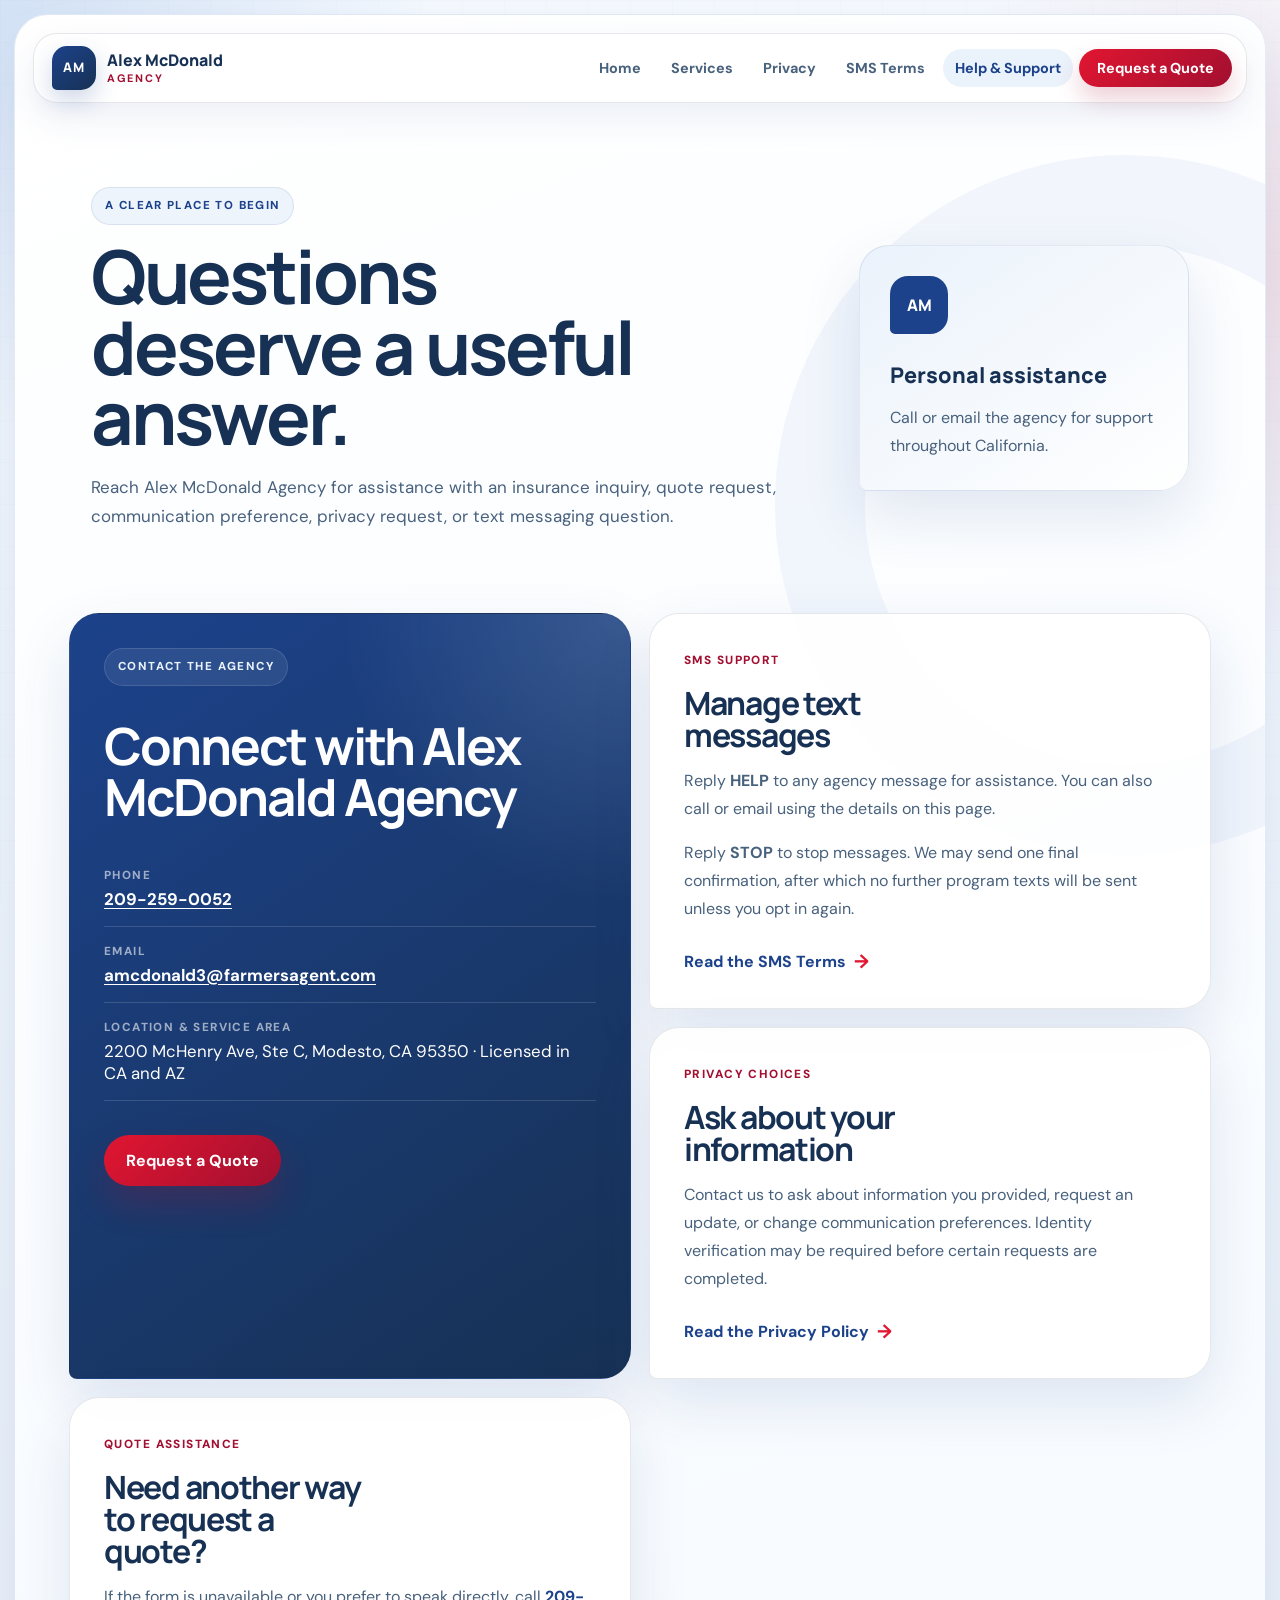
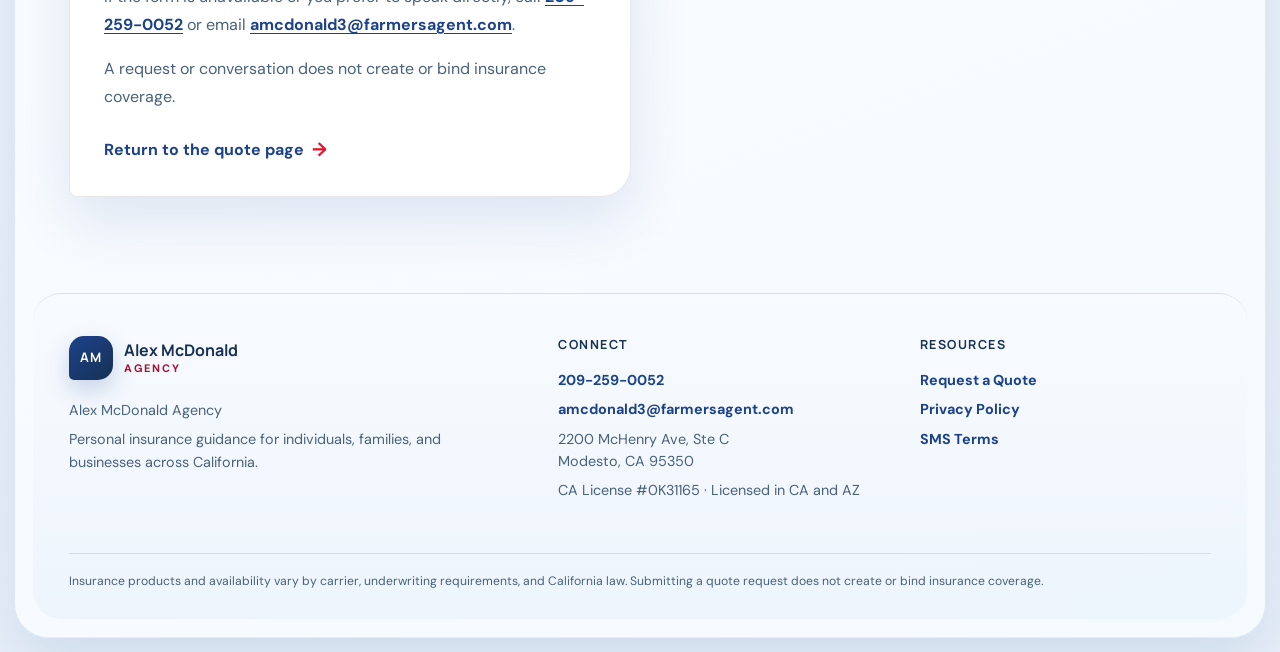
==== help.html @ 53e424dc "Adapt Fiorini static website for Alex McDonald Agency" ====
<!DOCTYPE html>
<html lang="en">
<head>
  <meta charset="UTF-8"><meta name="viewport" content="width=device-width, initial-scale=1.0">
  <title>Help &amp; Support | Alex McDonald Agency</title>
  <meta name="description" content="Contact, quote, privacy, and SMS support for Alex McDonald Agency."><meta name="robots" content="index, follow"><meta name="theme-color" content="#1c428b">
  <link rel="canonical" href="https://toddroeller.github.io/Alex/help.html">
  <meta property="og:type" content="website"><meta property="og:site_name" content="Alex McDonald Agency"><meta property="og:title" content="Help &amp; Support | Alex McDonald Agency"><meta property="og:description" content="Clear contact, quote, privacy, and text messaging support for California clients.">
  <meta property="og:url" content="https://toddroeller.github.io/Alex/help.html"><meta name="twitter:card" content="summary_large_image">
  <link rel="preconnect" href="https://fonts.googleapis.com"><link rel="preconnect" href="https://fonts.gstatic.com" crossorigin><link href="https://fonts.googleapis.com/css2?family=DM+Sans:wght@400;500;600;700&amp;family=Manrope:wght@600;700;800&amp;display=swap" rel="stylesheet"><link rel="stylesheet" href="styles.css">
</head>
<body>
  <a class="skip-link" href="#main-content">Skip to main content</a>
  <div class="site-frame">
    <nav class="site-nav" aria-label="Primary navigation">
      <a class="brand" href="index.html" aria-label="Alex McDonald Agency home"><span class="brand-monogram" aria-hidden="true">AM</span><span>Alex McDonald <small>Agency</small></span></a>
      <div class="nav-links"><a href="index.html">Home</a><a href="index.html#services">Services</a><a href="privacy-policy.html">Privacy</a><a href="sms-terms.html">SMS Terms</a><a href="help.html" class="active" aria-current="page">Help &amp; Support</a><a href="quote.html" class="nav-cta">Request a Quote</a></div>
    </nav>
    <main id="main-content">
      <header class="interior-hero">
        <div><p class="eyebrow">A clear place to begin</p><h1>Questions deserve a useful answer.</h1><p>Reach Alex McDonald Agency for assistance with an insurance inquiry, quote request, communication preference, privacy request, or text messaging question.</p></div>
        <aside class="interior-callout"><span class="callout-number">AM</span><strong>Personal assistance</strong><p>Call or email the agency for support throughout California.</p></aside>
      </header>
      <section class="support-grid" aria-label="Support options">
        <article class="support-card primary-support">
          <p class="eyebrow">Contact the agency</p><h2>Connect with Alex McDonald Agency</h2>
          <dl class="contact-list"><div><dt>Phone</dt><dd><a href="tel:2092590052">209-259-0052</a></dd></div><div><dt>Email</dt><dd><a href="mailto:amcdonald3@farmersagent.com">amcdonald3@farmersagent.com</a></dd></div><div><dt>Location &amp; service area</dt><dd>2200 McHenry Ave, Ste C, Modesto, CA 95350 · Licensed in CA and AZ</dd></div></dl>
          <a class="button button-primary" href="quote.html">Request a Quote</a>
        </article>
        <article class="support-card"><span class="support-label">SMS support</span><h2>Manage text messages</h2><p>Reply <strong>HELP</strong> to any agency message for assistance. You can also call or email using the details on this page.</p><p>Reply <strong>STOP</strong> to stop messages. We may send one final confirmation, after which no further program texts will be sent unless you opt in again.</p><a class="text-link" href="sms-terms.html">Read the SMS Terms <span aria-hidden="true">→</span></a></article>
        <article class="support-card"><span class="support-label">Privacy choices</span><h2>Ask about your information</h2><p>Contact us to ask about information you provided, request an update, or change communication preferences. Identity verification may be required before certain requests are completed.</p><a class="text-link" href="privacy-policy.html">Read the Privacy Policy <span aria-hidden="true">→</span></a></article>
        <article class="support-card"><span class="support-label">Quote assistance</span><h2>Need another way to request a quote?</h2><p>If the form is unavailable or you prefer to speak directly, call <a href="tel:2092590052">209-259-0052</a> or email <a href="mailto:amcdonald3@farmersagent.com">amcdonald3@farmersagent.com</a>.</p><p>A request or conversation does not create or bind insurance coverage.</p><a class="text-link" href="quote.html">Return to the quote page <span aria-hidden="true">→</span></a></article>
      </section>
    </main>
    <footer class="site-footer">
      <div class="footer-brand"><a class="brand" href="index.html"><span class="brand-monogram" aria-hidden="true">AM</span><span>Alex McDonald <small>Agency</small></span></a><p>Alex McDonald Agency</p><p>Personal insurance guidance for individuals, families, and businesses across California.</p></div>
      <div><h2>Connect</h2><p><a href="tel:2092590052">209-259-0052</a></p><p><a href="mailto:amcdonald3@farmersagent.com">amcdonald3@farmersagent.com</a></p><p>2200 McHenry Ave, Ste C<br>Modesto, CA 95350</p><p>CA License #0K31165 · Licensed in CA and AZ</p></div>
      <div><h2>Resources</h2><p><a href="quote.html">Request a Quote</a></p><p><a href="privacy-policy.html">Privacy Policy</a></p><p><a href="sms-terms.html">SMS Terms</a></p></div>
      <p class="footer-fineprint">Insurance products and availability vary by carrier, underwriting requirements, and California law. Submitting a quote request does not create or bind insurance coverage.</p>
    </footer>
  </div>
</body>
</html>
---- styles.css ----
:root {
  --ink: #173154;
  --muted: #48617d;
  --forest: #1c428b;
  --forest-dark: #173154;
  --mint: #a6c3e9;
  --mint-pale: #eaf2fb;
  --cream: #eef4fb;
  --paper: #ffffff;
  --coral: #e11631;
  --coral-dark: #a20f30;
  --gold: #a6c3e9;
  --line: rgba(53, 57, 80, 0.12);
  --shadow-soft: 0 24px 60px rgba(28, 66, 139, 0.12);
  --shadow-deep: 0 28px 80px rgba(28, 66, 139, 0.18);
}

* { box-sizing: border-box; }
html { scroll-behavior: smooth; }
body {
  margin: 0;
  color: var(--ink);
  font-family: "DM Sans", Arial, sans-serif;
  background:
    radial-gradient(circle at 0% 0%, rgba(166, 195, 233, 0.42), transparent 27rem),
    radial-gradient(circle at 100% 12%, rgba(225, 22, 49, 0.1), transparent 25rem),
    linear-gradient(180deg, #f6faff 0%, #eef4fb 52%, #e8f0f9 100%);
}
body::before {
  content: "";
  position: fixed;
  inset: 0;
  z-index: -1;
  pointer-events: none;
  opacity: 0.35;
  background-image:
    linear-gradient(rgba(28, 66, 139, 0.04) 1px, transparent 1px),
    linear-gradient(90deg, rgba(28, 66, 139, 0.04) 1px, transparent 1px);
  background-size: 42px 42px;
}
a { color: var(--forest); text-underline-offset: 0.18em; }
a:focus-visible, iframe:focus-visible { outline: 3px solid var(--gold); outline-offset: 4px; }
.skip-link {
  position: fixed; top: 12px; left: 12px; z-index: 100;
  padding: 12px 18px; border-radius: 999px; color: white;
  background: var(--forest-dark); font-weight: 800; text-decoration: none;
  transform: translateY(-180%);
}
.skip-link:focus { transform: translateY(0); }
.site-frame {
  position: relative; width: min(1380px, calc(100% - 28px)); min-height: calc(100vh - 28px);
  margin: 14px auto; padding: 18px; overflow: hidden;
  border: 1px solid rgba(28, 66, 139, 0.1); border-radius: 34px;
  background: linear-gradient(160deg, rgba(255,255,255,.98), rgba(245,250,255,.98));
  box-shadow: var(--shadow-soft);
}
.site-frame::after {
  content: ""; position: absolute; top: 140px; right: -210px;
  width: 520px; height: 520px; border: 90px solid rgba(166,195,233,.13);
  border-radius: 50%; pointer-events: none;
}
.site-nav, main, .site-footer { position: relative; z-index: 1; }
.site-nav {
  display: flex; align-items: center; justify-content: space-between; gap: 24px;
  padding: 12px 14px 12px 18px; border: 1px solid var(--line); border-radius: 24px;
  background: rgba(255,255,255,.9); box-shadow: 0 14px 36px rgba(28,66,139,.08);
  backdrop-filter: blur(18px);
}
.brand {
  display: inline-flex; align-items: center; gap: 11px; color: var(--ink);
  font-family: "Manrope", Arial, sans-serif; font-weight: 800; line-height: 1.05; text-decoration: none;
}
.brand small {
  display: block; margin-top: 4px; color: var(--coral-dark); font: 700 .68rem/1 "DM Sans", Arial, sans-serif;
  letter-spacing: .16em; text-transform: uppercase;
}
.brand-monogram {
  display: grid; width: 44px; height: 44px; place-items: center; flex: 0 0 auto;
  border-radius: 15px 15px 15px 5px; color: white;
  background: linear-gradient(140deg, var(--forest), var(--forest-dark));
  box-shadow: 0 10px 24px rgba(28,66,139,.22); font-size: .82rem; letter-spacing: .04em;
}
.nav-links { display: flex; align-items: center; justify-content: flex-end; flex-wrap: wrap; gap: 6px; }
.nav-links a {
  padding: 10px 12px; border-radius: 999px; color: var(--muted);
  font-size: .9rem; font-weight: 700; text-decoration: none;
}
.nav-links a:hover, .nav-links a.active { color: var(--forest); background: var(--mint-pale); }
.nav-links a.nav-cta {
  padding-inline: 18px; color: white; background: linear-gradient(135deg, var(--coral), var(--coral-dark));
  box-shadow: 0 12px 24px rgba(162,15,48,.2);
}
.nav-links a.nav-cta:hover, .nav-links a.nav-cta.active {
  color: white; background: linear-gradient(135deg, #c8132d, #a20f30);
}
h1, h2, h3 { margin-top: 0; font-family: "Manrope", Arial, sans-serif; letter-spacing: -.04em; }
p { color: var(--muted); line-height: 1.75; }
.eyebrow {
  display: inline-flex; width: fit-content; margin: 0 0 16px; padding: 8px 13px;
  border: 1px solid rgba(28,66,139,.1); border-radius: 999px; color: var(--forest);
  background: rgba(234,242,251,.82); font-size: .72rem; font-weight: 800;
  letter-spacing: .12em; text-transform: uppercase;
}
.hero {
  display: grid; grid-template-columns: minmax(0,1.08fr) minmax(390px,.92fr);
  gap: 48px; align-items: center; min-height: 690px; padding: 82px 36px 62px;
}
.hero h1 { max-width: 10.5ch; margin-bottom: 24px; font-size: clamp(3.5rem,6.6vw,6.6rem); line-height: .92; }
.hero-lead { max-width: 680px; margin: 0; font-size: 1.09rem; }
.button-row, .cta-actions { display: flex; flex-wrap: wrap; gap: 12px; margin-top: 30px; }
.button {
  display: inline-flex; min-width: 176px; align-items: center; justify-content: center;
  padding: 15px 22px; border-radius: 999px; font-weight: 800; text-decoration: none;
  transition: transform 180ms ease, box-shadow 180ms ease;
}
.button:hover { transform: translateY(-2px); }
.button-primary { color: white; background: linear-gradient(135deg,var(--coral),var(--coral-dark)); box-shadow: 0 18px 34px rgba(162,15,48,.24); }
.button-secondary { color: var(--forest); border: 1px solid rgba(28,66,139,.18); background: rgba(255,255,255,.96); box-shadow: 0 14px 28px rgba(28,66,139,.08); }
.button-ghost { color: white; border: 1px solid rgba(255,255,255,.45); background: rgba(255,255,255,.1); }
.trust-list { display: flex; flex-wrap: wrap; gap: 10px 24px; margin: 24px 0 0; padding: 0; color: var(--forest); list-style: none; font-size: .9rem; font-weight: 700; }
.trust-list li::before { content: ""; display: inline-block; width: 7px; height: 7px; margin-right: 8px; border-radius: 50%; background: var(--coral); box-shadow: 0 0 0 4px rgba(225,22,49,.12); }
.hero-visual { position: relative; min-height: 650px; }
.hero-orbit { position: absolute; border-radius: 50%; pointer-events: none; }
.orbit-one { top: 15px; right: 20px; width: 410px; height: 410px; border: 70px solid rgba(166,195,233,.32); }
.orbit-two { bottom: 10px; left: 40px; width: 250px; height: 250px; border: 38px solid rgba(225,22,49,.12); }
.feature-panel {
  position: absolute; top: 66px; right: 32px; width: min(100%,430px); padding: 38px;
  transform: rotate(2.2deg); border: 1px solid rgba(255,255,255,.18);
  border-radius: 36px 36px 36px 10px; color: white;
  background: radial-gradient(circle at top right,rgba(166,195,233,.26),transparent 36%), linear-gradient(145deg,var(--forest),var(--forest-dark));
  box-shadow: var(--shadow-deep);
}
.feature-panel h2 { max-width: 9ch; margin-bottom: 18px; font-size: clamp(2.5rem,4.4vw,4.3rem); line-height: .96; }
.feature-panel p { color: rgba(255,255,255,.78); }
.panel-kicker { margin: 0 0 18px; color: var(--mint) !important; font-size: .74rem; font-weight: 800; letter-spacing: .12em; text-transform: uppercase; }
.coverage-pills { display: flex; flex-wrap: wrap; gap: 8px; margin-top: 24px; }
.coverage-pills span { padding: 8px 12px; border: 1px solid rgba(255,255,255,.18); border-radius: 999px; background: rgba(255,255,255,.08); font-size: .82rem; font-weight: 700; }
.floating-note { position: absolute; display: flex; flex-direction: column; max-width: 230px; padding: 16px 20px; border: 1px solid var(--line); border-radius: 20px; background: rgba(255,255,255,.94); box-shadow: var(--shadow-soft); backdrop-filter: blur(14px); }
.floating-note strong { margin-bottom: 3px; color: var(--forest); }
.floating-note span { color: var(--muted); font-size: .82rem; }
.note-top { top: 18px; left: 3px; transform: rotate(-4deg); }
.note-bottom { right: 0; bottom: 0; transform: rotate(1.5deg); }
.value-strip { display: grid; grid-template-columns: repeat(3,minmax(0,1fr)); margin: 0 20px; overflow: hidden; border: 1px solid var(--line); border-radius: 26px; background: rgba(255,255,255,.82); box-shadow: 0 15px 35px rgba(28,66,139,.07); }
.value-strip article { display: grid; grid-template-columns: auto 1fr; gap: 14px; align-items: center; padding: 26px; }
.value-strip article + article { border-left: 1px solid var(--line); }
.value-strip strong { color: var(--coral-dark); font: 800 1.35rem/1 "Manrope",Arial,sans-serif; }
.value-strip span { color: var(--muted); font-size: .92rem; line-height: 1.5; }
.section-space { margin-top: 94px; }
.about-section, .intro-section, .process-section, .services-section, .quote-layout, .support-grid { padding-inline: 36px; }
.about-card { display: grid; grid-template-columns: minmax(250px,.62fr) minmax(0,1.38fr); overflow: hidden; border: 1px solid rgba(28,66,139,.1); border-radius: 38px 38px 38px 10px; background: rgba(255,255,255,.9); box-shadow: var(--shadow-soft); }
.about-location { display: flex; min-height: 390px; flex-direction: column; justify-content: flex-end; padding: 38px; color: white; background: radial-gradient(circle at top right,rgba(166,195,233,.3),transparent 16rem), linear-gradient(145deg,var(--forest),var(--forest-dark)); }
.about-monogram { display: grid; width: 76px; height: 76px; margin-bottom: auto; place-items: center; border: 1px solid rgba(255,255,255,.2); border-radius: 24px 24px 24px 7px; background: rgba(255,255,255,.1); font: 800 1.2rem/1 "Manrope",Arial,sans-serif; letter-spacing: .06em; }
.about-location p { margin: 0 0 4px; color: rgba(255,255,255,.68); font-size: .78rem; font-weight: 800; letter-spacing: .12em; text-transform: uppercase; }
.about-location strong { font: 800 clamp(2rem,3.6vw,3.4rem)/1 "Manrope",Arial,sans-serif; letter-spacing: -.04em; }
.about-copy { padding: 48px; }
.about-copy h2 { max-width: 12ch; margin-bottom: 24px; font-size: clamp(2.5rem,4vw,4.2rem); line-height: 1; }
.about-copy p:not(.eyebrow) { max-width: 720px; margin: 0 0 14px; font-size: 1.04rem; }
.about-copy .button { margin-top: 12px; }
sup { font-size: .55em; line-height: 0; }
.section-heading { margin-bottom: 34px; }
.section-heading h2, .services-intro h2, .quote-prep h2, .support-card h2 { max-width: 13ch; margin-bottom: 0; font-size: clamp(2.3rem,4vw,4rem); line-height: 1; }
.centered { text-align: center; }
.centered .eyebrow, .centered h2 { margin-inline: auto; }
.intro-grid { display: grid; grid-template-columns: minmax(0,1.12fr) minmax(300px,.88fr); gap: 50px; align-items: start; }
.intro-copy { max-width: 730px; }
.intro-copy p { margin-top: 0; font-size: 1.08rem; }
.quote-card { position: relative; padding: 36px; overflow: hidden; border: 1px solid rgba(28,66,139,.1); border-radius: 30px 30px 30px 8px; background: linear-gradient(145deg,var(--mint-pale),rgba(255,255,255,.95)); box-shadow: var(--shadow-soft); }
.quote-card p { position: relative; margin-top: 14px; color: var(--ink); font: 700 1.35rem/1.4 "Manrope",Arial,sans-serif; }
.quote-card strong { color: var(--coral-dark); }
.quote-mark { position: absolute; top: -18px; right: 22px; color: rgba(28,66,139,.09); font: 9rem/1 Georgia,serif; }
.process-section { padding-top: 70px; padding-bottom: 72px; border: 1px solid rgba(28,66,139,.08); border-radius: 42px; background: radial-gradient(circle at top left,rgba(166,195,233,.28),transparent 24rem), linear-gradient(145deg,rgba(241,247,255,.96),rgba(232,240,249,.98)); }
.process-grid { display: grid; grid-template-columns: repeat(3,minmax(0,1fr)); gap: 18px; }
.process-grid article { padding: 28px; border: 1px solid rgba(28,66,139,.09); border-radius: 26px; background: rgba(255,255,255,.82); box-shadow: 0 12px 28px rgba(28,66,139,.05); }
.step-number, .service-index, .support-label { color: var(--coral-dark); font-size: .74rem; font-weight: 800; letter-spacing: .12em; text-transform: uppercase; }
.process-grid h3 { margin: 26px 0 10px; font-size: 1.42rem; }
.process-grid p { margin-bottom: 0; }
.services-section { display: grid; grid-template-columns: minmax(270px,.72fr) minmax(0,1.28fr); gap: 50px; align-items: start; }
.services-intro { position: sticky; top: 28px; }
.services-intro p { max-width: 40ch; }
.text-link { display: inline-flex; gap: 8px; align-items: center; margin-top: 10px; color: var(--forest); font-weight: 800; text-decoration: none; }
.text-link span { color: var(--coral); font-size: 1.2rem; transition: transform 180ms ease; }
.text-link:hover span { transform: translateX(4px); }
.services-grid { display: grid; grid-template-columns: repeat(2,minmax(0,1fr)); gap: 16px; }
.service-card { position: relative; min-height: 225px; padding: 28px; overflow: hidden; border: 1px solid rgba(28,66,139,.09); border-radius: 28px 28px 28px 8px; background: rgba(255,255,255,.9); box-shadow: 0 16px 35px rgba(28,66,139,.07); transition: transform 180ms ease, box-shadow 180ms ease, border-color 180ms ease; }
.service-card:hover { transform: translateY(-3px); border-color: rgba(28,66,139,.18); box-shadow: 0 22px 44px rgba(28,66,139,.11); }
.service-card::after { content: ""; position: absolute; right: -28px; bottom: -28px; width: 86px; height: 86px; border: 18px solid rgba(166,195,233,.22); border-radius: 50%; }
.service-card.featured { grid-column: 1 / -1; min-height: auto; color: white; background: radial-gradient(circle at 90% 20%,rgba(166,195,233,.25),transparent 16rem), linear-gradient(135deg,var(--forest),var(--forest-dark)); }
.service-card.featured .service-index, .service-card.featured h3 { color: white; }
.service-card.featured p { color: rgba(255,255,255,.76); }
.service-card h3 { margin: 28px 0 10px; font-size: 1.5rem; }
.service-card p { position: relative; z-index: 1; margin: 0; }
.cta-section { display: grid; grid-template-columns: minmax(0,1fr) auto; gap: 28px 54px; align-items: center; margin: 94px 20px 30px; padding: 48px; border-radius: 38px 38px 38px 10px; color: white; background: radial-gradient(circle at top right,rgba(255,255,255,.12),transparent 22rem), linear-gradient(135deg,var(--forest) 0%,#2452a0 54%,var(--coral-dark) 100%); box-shadow: var(--shadow-deep); }
.cta-section .eyebrow { color: var(--mint-pale); border-color: rgba(255,255,255,.12); background: rgba(255,255,255,.08); }
.cta-section h2 { max-width: 11ch; margin-bottom: 12px; font-size: clamp(2.7rem,4.7vw,5rem); line-height: .96; }
.cta-section p, .cta-section a { color: white; }
.cta-section > div:first-child p:last-child { max-width: 620px; color: rgba(255,255,255,.74); }
.cta-actions { flex-direction: column; margin-top: 0; }
.consent-note { grid-column: 1 / -1; margin: 0; padding-top: 22px; border-top: 1px solid rgba(255,255,255,.15); color: rgba(255,255,255,.7) !important; font-size: .82rem; }
.consent-note a { font-weight: 800; }
.interior-hero { display: grid; grid-template-columns: minmax(0,1fr) 330px; gap: 54px; align-items: center; padding: 84px 58px 64px; }
.interior-hero h1 { max-width: 12ch; margin-bottom: 20px; font-size: clamp(3rem,5.8vw,6rem); line-height: .95; }
.interior-hero > div > p:last-child { max-width: 700px; font-size: 1.06rem; }
.interior-callout { padding: 30px; border: 1px solid rgba(28,66,139,.1); border-radius: 30px 30px 30px 8px; background: linear-gradient(145deg,var(--mint-pale),var(--paper)); box-shadow: var(--shadow-soft); }
.callout-number { display: grid; width: 58px; height: 58px; margin-bottom: 28px; place-items: center; border-radius: 18px 18px 18px 5px; color: white; background: var(--forest); font: 800 1rem/1 "Manrope",Arial,sans-serif; }
.interior-callout strong { font: 800 1.35rem/1.2 "Manrope",Arial,sans-serif; }
.interior-callout p { margin-bottom: 0; }
.quote-layout { display: grid; grid-template-columns: 310px minmax(0,1fr); gap: 28px; align-items: start; padding-bottom: 24px; }
.quote-prep { position: sticky; top: 28px; padding: 30px; border: 1px solid var(--line); border-radius: 28px; background: rgba(255,255,255,.85); box-shadow: var(--shadow-soft); }
.quote-prep h2 { font-size: 2rem; }
.quote-prep a, .form-fallback a, .form-disclosure a { font-weight: 700; }
.check-list { margin: 24px 0; padding: 0; list-style: none; }
.check-list li { position: relative; margin: 12px 0; padding-left: 30px; color: var(--muted); line-height: 1.55; }
.check-list li::before { content: "✓"; position: absolute; left: 0; top: 1px; display: grid; width: 20px; height: 20px; place-items: center; border-radius: 50%; color: white; background: var(--forest); font-size: .72rem; font-weight: 800; }
.form-panel { overflow: hidden; border: 1px solid var(--line); border-radius: 30px; background: var(--paper); box-shadow: var(--shadow-deep); }
.form-panel iframe { display: block; width: 100%; height: 3150px; border: 0; }
.form-fallback { margin: 0; padding: 14px 20px 20px; text-align: center; font-size: .85rem; }
.form-disclosure { grid-column: 1 / -1; max-width: 900px; margin: 12px auto 0; text-align: center; font-size: .82rem; }
.policy-layout { position: relative; max-width: 980px; margin: 82px auto 20px; padding: 50px 58px; overflow: hidden; border: 1px solid var(--line); border-radius: 38px 38px 38px 10px; background: rgba(255,255,255,.9); box-shadow: var(--shadow-soft); }
.policy-layout::before { content: ""; position: absolute; top: 0; right: 0; left: 0; height: 7px; background: linear-gradient(90deg,var(--forest),var(--mint),var(--gold),var(--coral)); }
.policy-header { margin-bottom: 34px; padding-bottom: 28px; border-bottom: 1px solid var(--line); }
.policy-header h1 { margin-bottom: 14px; font-size: clamp(3rem,5vw,5.2rem); line-height: .98; }
.policy-header p:last-child { margin-bottom: 0; }
.policy-layout h2 { margin: 38px 0 10px; color: var(--forest-dark); font-size: 1.55rem; letter-spacing: -.025em; }
.policy-layout p, .policy-layout li { color: var(--muted); line-height: 1.78; }
.policy-layout ul { padding-left: 22px; }
.policy-layout a { font-weight: 700; }
.policy-highlight { padding: 22px; border-left: 5px solid var(--coral); border-radius: 0 18px 18px 0; background: var(--mint-pale); }
.support-grid { display: grid; grid-template-columns: repeat(2,minmax(0,1fr)); gap: 18px; padding-bottom: 24px; }
.support-card { padding: 34px; border: 1px solid var(--line); border-radius: 30px 30px 30px 8px; background: rgba(255,255,255,.88); box-shadow: var(--shadow-soft); }
.support-card h2 { margin-top: 18px; font-size: 2rem; }
.support-card a { font-weight: 700; }
.primary-support { grid-row: span 2; color: white; background: radial-gradient(circle at top right,rgba(166,195,233,.22),transparent 18rem), linear-gradient(145deg,var(--forest),var(--forest-dark)); }
.primary-support h2 { color: white; font-size: clamp(2.4rem,4vw,3.8rem); }
.primary-support p, .primary-support dt, .primary-support dd, .primary-support a { color: white; }
.primary-support .eyebrow { color: var(--mint-pale); border-color: rgba(255,255,255,.12); background: rgba(255,255,255,.08); }
.contact-list { margin: 28px 0 34px; }
.contact-list div { padding: 16px 0; border-bottom: 1px solid rgba(255,255,255,.14); }
.contact-list dt { margin-bottom: 5px; color: rgba(255,255,255,.58); font-size: .73rem; font-weight: 800; letter-spacing: .12em; text-transform: uppercase; }
.contact-list dd { margin: 0; font-size: 1.05rem; overflow-wrap: anywhere; }
.site-footer { display: grid; grid-template-columns: 1.25fr .9fr .8fr; gap: 34px; margin-top: 72px; padding: 42px 36px 22px; border-top: 1px solid var(--line); border-radius: 28px; background: linear-gradient(180deg,rgba(248,251,255,.72),rgba(233,242,251,.72)); }
.site-footer h2 { margin-bottom: 16px; color: var(--forest-dark); font-size: .78rem; letter-spacing: .12em; text-transform: uppercase; }
.site-footer p { margin: 7px 0; font-size: .9rem; line-height: 1.55; }
.site-footer a { font-weight: 700; text-decoration: none; overflow-wrap: anywhere; }
.site-footer a:hover { text-decoration: underline; }
.footer-brand > p { max-width: 410px; }
.footer-brand .brand { margin-bottom: 12px; }
.footer-fineprint { grid-column: 1 / -1; margin-top: 10px !important; padding-top: 18px; border-top: 1px solid var(--line); font-size: .76rem !important; }

@media (max-width: 1050px) {
  .site-nav { align-items: flex-start; }
  .hero, .services-section, .interior-hero, .quote-layout { grid-template-columns: 1fr; }
  .hero { padding-top: 64px; }
  .hero h1 { max-width: 12ch; }
  .hero-visual { width: min(100%,650px); margin: 0 auto; }
  .services-intro, .quote-prep { position: static; }
  .services-intro p { max-width: 680px; }
  .interior-callout { max-width: 520px; }
  .quote-prep { display: grid; grid-template-columns: 1fr 1fr; gap: 10px 30px; }
  .quote-prep .eyebrow, .quote-prep h2 { grid-column: 1 / -1; }
  .form-disclosure { grid-column: auto; }
}
@media (max-width: 820px) {
  .site-nav { align-items: stretch; flex-direction: column; }
  .nav-links { justify-content: flex-start; }
  .value-strip, .about-card, .intro-grid, .process-grid, .services-grid, .support-grid, .site-footer { grid-template-columns: 1fr; }
  .about-location { min-height: 310px; }
  .value-strip article + article { border-top: 1px solid var(--line); border-left: 0; }
  .service-card.featured, .primary-support, .footer-fineprint { grid-column: auto; grid-row: auto; }
  .cta-section { grid-template-columns: 1fr; }
  .cta-actions { align-items: flex-start; }
  .consent-note { grid-column: auto; }
}
@media (max-width: 620px) {
  .site-frame { width: calc(100% - 10px); margin: 5px auto; padding: 9px; border-radius: 22px; }
  .site-nav { padding: 12px; border-radius: 18px; }
  .nav-links { display: grid; grid-template-columns: repeat(2,minmax(0,1fr)); }
  .nav-links a { padding: 9px 10px; font-size: .82rem; }
  .hero, .interior-hero { padding: 48px 14px 40px; }
  .hero h1 { font-size: clamp(2.8rem,13.5vw,4rem); }
  .hero-visual { min-height: auto; }
  .hero-orbit { display: none; }
  .feature-panel, .floating-note { position: relative; inset: auto; width: 100%; max-width: none; margin-bottom: 14px; transform: none; }
  .feature-panel { padding: 30px; }
  .value-strip { margin-inline: 6px; }
  .about-section, .intro-section, .process-section, .services-section, .quote-layout, .support-grid { padding-inline: 14px; }
  .about-location, .about-copy { padding: 30px 25px; }
  .process-section { padding-top: 52px; padding-bottom: 52px; border-radius: 28px; }
  .section-space { margin-top: 72px; }
  .quote-card, .service-card, .support-card, .quote-prep { padding: 25px; }
  .cta-section { margin: 72px 6px 20px; padding: 32px 24px; border-radius: 30px 30px 30px 8px; }
  .interior-hero { gap: 26px; }
  .interior-hero h1 { font-size: clamp(3rem,14vw,4.8rem); }
  .quote-prep { display: block; }
  .form-panel iframe { height: 3800px; }
  .policy-layout { margin-top: 54px; padding: 36px 22px; border-radius: 28px 28px 28px 8px; }
  .policy-header h1 { font-size: 3rem; }
  .site-footer { margin-top: 54px; padding: 34px 20px 18px; }
}
@media (prefers-reduced-motion: reduce) {
  html { scroll-behavior: auto; }
  .button, .text-link span, .service-card { transition: none; }
  .service-card:hover { transform: none; }
}
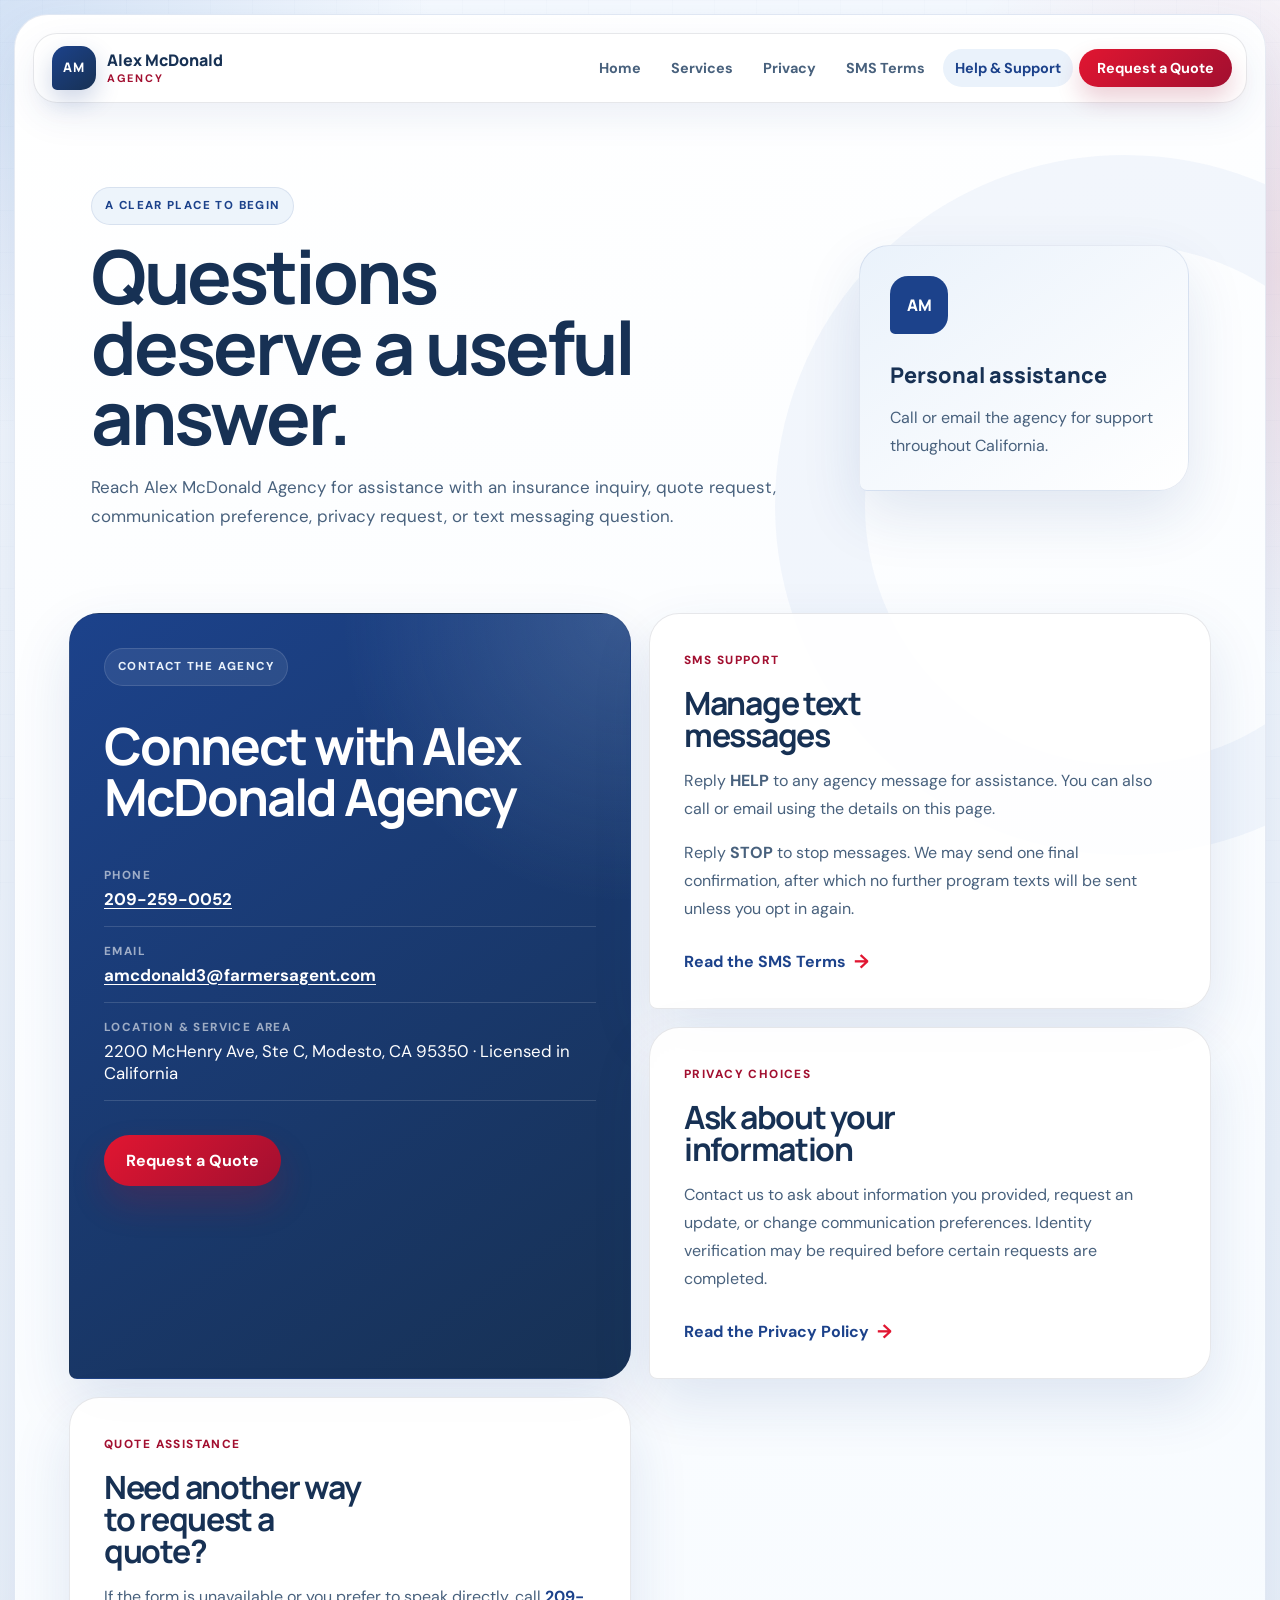
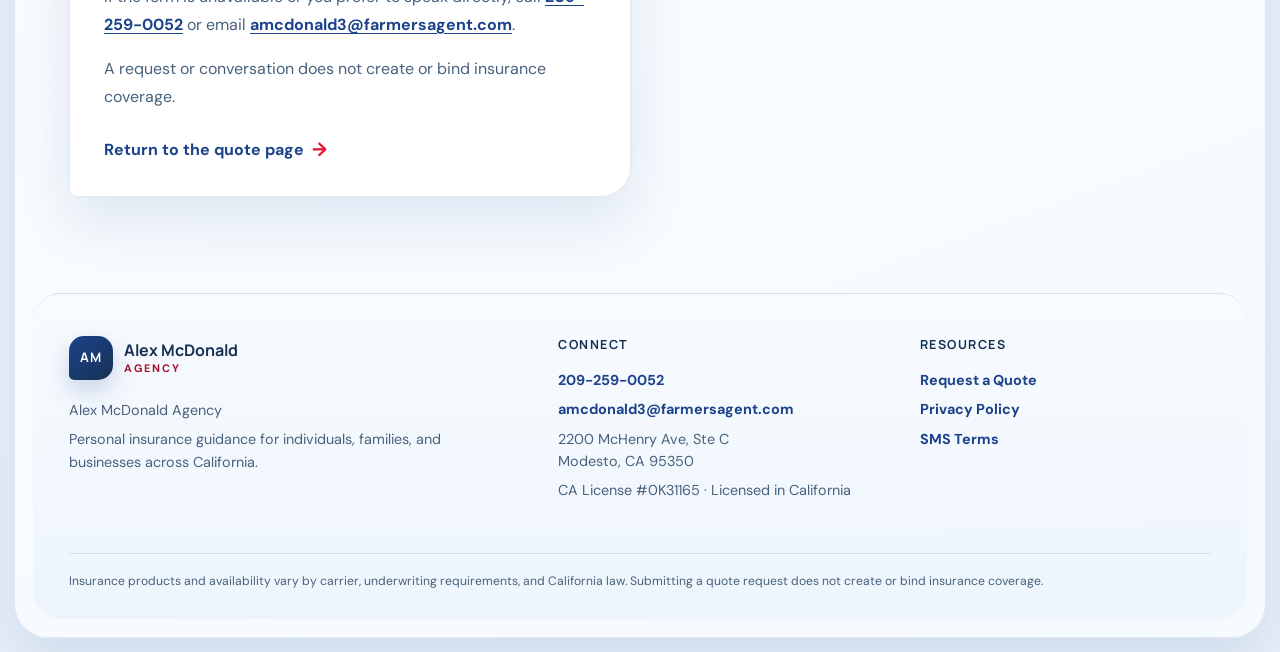
==== commit 0203039a: "Replace remaining Arizona licensing references with California" ====
--- a/help.html
+++ b/help.html
@@ -24,7 +24,7 @@
       <section class="support-grid" aria-label="Support options">
         <article class="support-card primary-support">
           <p class="eyebrow">Contact the agency</p><h2>Connect with Alex McDonald Agency</h2>
-          <dl class="contact-list"><div><dt>Phone</dt><dd><a href="tel:2092590052">209-259-0052</a></dd></div><div><dt>Email</dt><dd><a href="mailto:amcdonald3@farmersagent.com">amcdonald3@farmersagent.com</a></dd></div><div><dt>Location &amp; service area</dt><dd>2200 McHenry Ave, Ste C, Modesto, CA 95350 · Licensed in CA and AZ</dd></div></dl>
+          <dl class="contact-list"><div><dt>Phone</dt><dd><a href="tel:2092590052">209-259-0052</a></dd></div><div><dt>Email</dt><dd><a href="mailto:amcdonald3@farmersagent.com">amcdonald3@farmersagent.com</a></dd></div><div><dt>Location &amp; service area</dt><dd>2200 McHenry Ave, Ste C, Modesto, CA 95350 · Licensed in California</dd></div></dl>
           <a class="button button-primary" href="quote.html">Request a Quote</a>
         </article>
         <article class="support-card"><span class="support-label">SMS support</span><h2>Manage text messages</h2><p>Reply <strong>HELP</strong> to any agency message for assistance. You can also call or email using the details on this page.</p><p>Reply <strong>STOP</strong> to stop messages. We may send one final confirmation, after which no further program texts will be sent unless you opt in again.</p><a class="text-link" href="sms-terms.html">Read the SMS Terms <span aria-hidden="true">→</span></a></article>
@@ -34,7 +34,7 @@
     </main>
     <footer class="site-footer">
       <div class="footer-brand"><a class="brand" href="index.html"><span class="brand-monogram" aria-hidden="true">AM</span><span>Alex McDonald <small>Agency</small></span></a><p>Alex McDonald Agency</p><p>Personal insurance guidance for individuals, families, and businesses across California.</p></div>
-      <div><h2>Connect</h2><p><a href="tel:2092590052">209-259-0052</a></p><p><a href="mailto:amcdonald3@farmersagent.com">amcdonald3@farmersagent.com</a></p><p>2200 McHenry Ave, Ste C<br>Modesto, CA 95350</p><p>CA License #0K31165 · Licensed in CA and AZ</p></div>
+      <div><h2>Connect</h2><p><a href="tel:2092590052">209-259-0052</a></p><p><a href="mailto:amcdonald3@farmersagent.com">amcdonald3@farmersagent.com</a></p><p>2200 McHenry Ave, Ste C<br>Modesto, CA 95350</p><p>CA License #0K31165 · Licensed in California</p></div>
       <div><h2>Resources</h2><p><a href="quote.html">Request a Quote</a></p><p><a href="privacy-policy.html">Privacy Policy</a></p><p><a href="sms-terms.html">SMS Terms</a></p></div>
       <p class="footer-fineprint">Insurance products and availability vary by carrier, underwriting requirements, and California law. Submitting a quote request does not create or bind insurance coverage.</p>
     </footer>
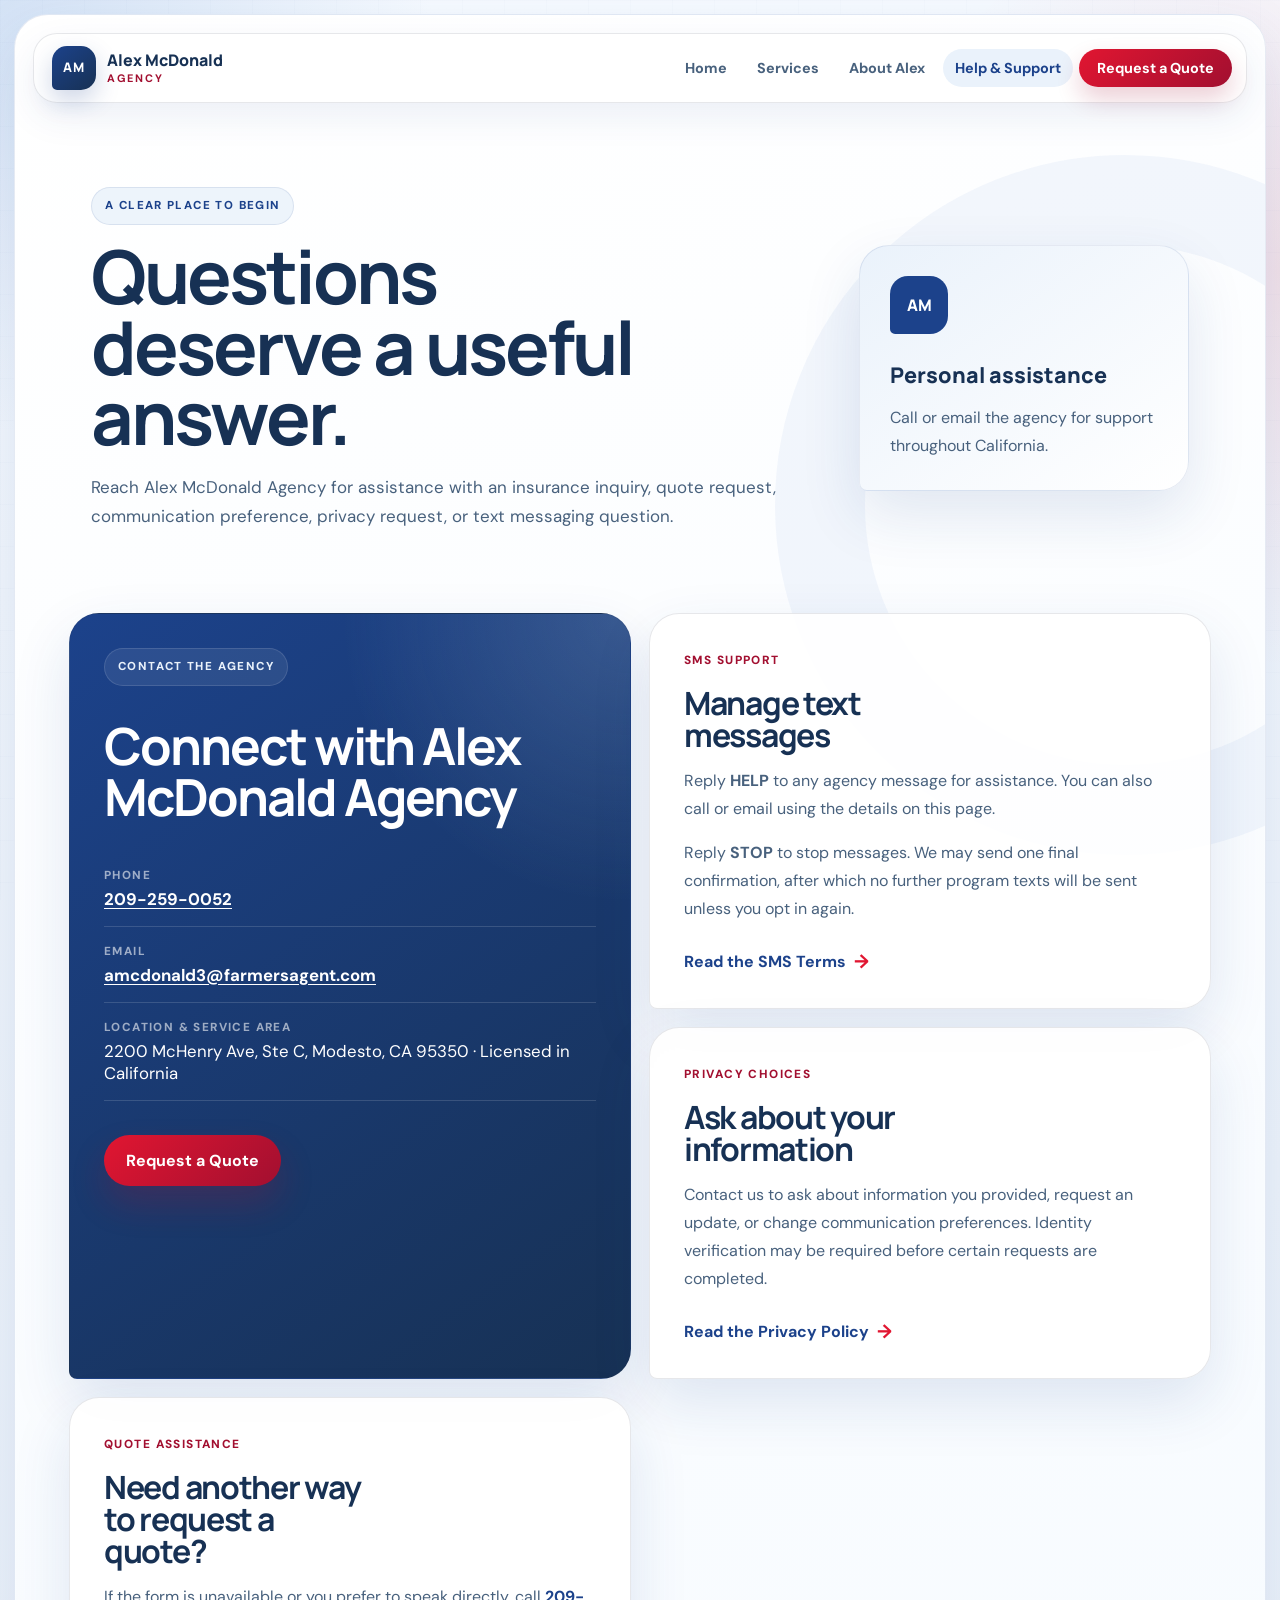
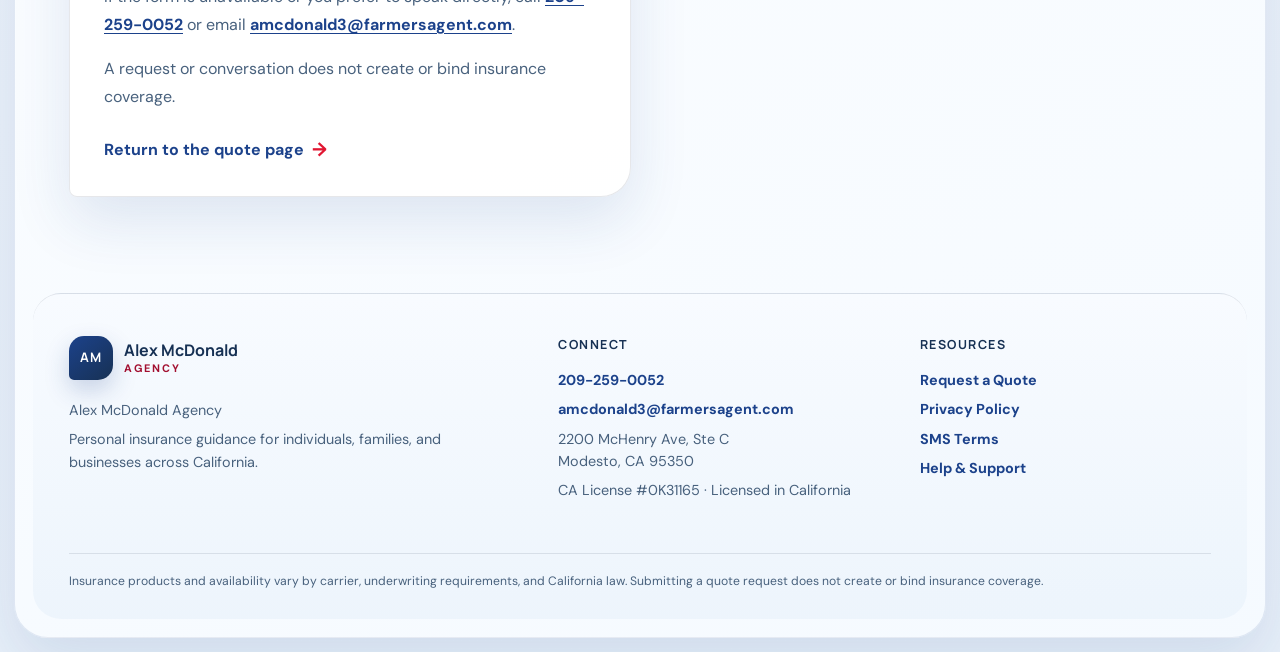
==== commit 00652469: "Polish mobile layouts, navigation, copy, and responsive quote form" ====
--- a/help.html
+++ b/help.html
@@ -4,17 +4,18 @@
   <meta charset="UTF-8"><meta name="viewport" content="width=device-width, initial-scale=1.0">
   <title>Help &amp; Support | Alex McDonald Agency</title>
   <meta name="description" content="Contact, quote, privacy, and SMS support for Alex McDonald Agency."><meta name="robots" content="index, follow"><meta name="theme-color" content="#1c428b">
-  <link rel="canonical" href="https://toddroeller.github.io/Alex/help.html">
+  <link rel="canonical" href="https://milestonepremierins.com/help.html">
   <meta property="og:type" content="website"><meta property="og:site_name" content="Alex McDonald Agency"><meta property="og:title" content="Help &amp; Support | Alex McDonald Agency"><meta property="og:description" content="Clear contact, quote, privacy, and text messaging support for California clients.">
-  <meta property="og:url" content="https://toddroeller.github.io/Alex/help.html"><meta name="twitter:card" content="summary_large_image">
+  <meta property="og:url" content="https://milestonepremierins.com/help.html"><meta name="twitter:card" content="summary">
   <link rel="preconnect" href="https://fonts.googleapis.com"><link rel="preconnect" href="https://fonts.gstatic.com" crossorigin><link href="https://fonts.googleapis.com/css2?family=DM+Sans:wght@400;500;600;700&amp;family=Manrope:wght@600;700;800&amp;display=swap" rel="stylesheet"><link rel="stylesheet" href="styles.css">
+  <link rel="icon" type="image/svg+xml" href="favicon.svg">
 </head>
 <body>
   <a class="skip-link" href="#main-content">Skip to main content</a>
   <div class="site-frame">
     <nav class="site-nav" aria-label="Primary navigation">
       <a class="brand" href="index.html" aria-label="Alex McDonald Agency home"><span class="brand-monogram" aria-hidden="true">AM</span><span>Alex McDonald <small>Agency</small></span></a>
-      <div class="nav-links"><a href="index.html">Home</a><a href="index.html#services">Services</a><a href="privacy-policy.html">Privacy</a><a href="sms-terms.html">SMS Terms</a><a href="help.html" class="active" aria-current="page">Help &amp; Support</a><a href="quote.html" class="nav-cta">Request a Quote</a></div>
+      <div class="nav-links"><a href="index.html">Home</a><a href="index.html#services">Services</a><a href="index.html#about">About Alex</a><a href="help.html" class="active" aria-current="page">Help &amp; Support</a><a href="quote.html" class="nav-cta">Request a Quote</a></div>
     </nav>
     <main id="main-content">
       <header class="interior-hero">
@@ -35,7 +36,7 @@
     <footer class="site-footer">
       <div class="footer-brand"><a class="brand" href="index.html"><span class="brand-monogram" aria-hidden="true">AM</span><span>Alex McDonald <small>Agency</small></span></a><p>Alex McDonald Agency</p><p>Personal insurance guidance for individuals, families, and businesses across California.</p></div>
       <div><h2>Connect</h2><p><a href="tel:2092590052">209-259-0052</a></p><p><a href="mailto:amcdonald3@farmersagent.com">amcdonald3@farmersagent.com</a></p><p>2200 McHenry Ave, Ste C<br>Modesto, CA 95350</p><p>CA License #0K31165 · Licensed in California</p></div>
-      <div><h2>Resources</h2><p><a href="quote.html">Request a Quote</a></p><p><a href="privacy-policy.html">Privacy Policy</a></p><p><a href="sms-terms.html">SMS Terms</a></p></div>
+      <div><h2>Resources</h2><p><a href="quote.html">Request a Quote</a></p><p><a href="privacy-policy.html">Privacy Policy</a></p><p><a href="sms-terms.html">SMS Terms</a></p><p><a href="help.html">Help &amp; Support</a></p></div>
       <p class="footer-fineprint">Insurance products and availability vary by carrier, underwriting requirements, and California law. Submitting a quote request does not create or bind insurance coverage.</p>
     </footer>
   </div>
--- a/styles.css
+++ b/styles.css
@@ -39,7 +39,7 @@
   background-size: 42px 42px;
 }
 a { color: var(--forest); text-underline-offset: 0.18em; }
-a:focus-visible, iframe:focus-visible { outline: 3px solid var(--gold); outline-offset: 4px; }
+a:focus-visible, iframe:focus-visible { outline: 3px solid var(--forest); outline-offset: 4px; }
 .skip-link {
   position: fixed; top: 12px; left: 12px; z-index: 100;
   padding: 12px 18px; border-radius: 999px; color: white;
@@ -138,8 +138,8 @@
 .floating-note { position: absolute; display: flex; flex-direction: column; max-width: 230px; padding: 16px 20px; border: 1px solid var(--line); border-radius: 20px; background: rgba(255,255,255,.94); box-shadow: var(--shadow-soft); backdrop-filter: blur(14px); }
 .floating-note strong { margin-bottom: 3px; color: var(--forest); }
 .floating-note span { color: var(--muted); font-size: .82rem; }
-.note-top { top: 18px; left: 3px; transform: rotate(-4deg); }
-.note-bottom { right: 0; bottom: 0; transform: rotate(1.5deg); }
+.note-top { top: -14px; left: 3px; transform: rotate(-4deg); }
+.note-bottom { right: 0; bottom: -60px; transform: rotate(1.5deg); }
 .value-strip { display: grid; grid-template-columns: repeat(3,minmax(0,1fr)); margin: 0 20px; overflow: hidden; border: 1px solid var(--line); border-radius: 26px; background: rgba(255,255,255,.82); box-shadow: 0 15px 35px rgba(28,66,139,.07); }
 .value-strip article { display: grid; grid-template-columns: auto 1fr; gap: 14px; align-items: center; padding: 26px; }
 .value-strip article + article { border-left: 1px solid var(--line); }
@@ -301,3 +301,17 @@
   .button, .text-link span, .service-card { transition: none; }
   .service-card:hover { transform: none; }
 }
+
+/* Keep card content readable on narrow phones. */
+.about-card > *, .quote-layout > *, .support-grid > *, .site-footer > * { min-width: 0; }
+h1, h2, h3 { overflow-wrap: break-word; }
+.quote-prep a { overflow-wrap: anywhere; }
+.footer-fineprint { text-wrap: pretty; }
+@media (max-width: 620px) {
+  .nav-links .nav-cta { grid-column: 1 / -1; text-align: center; }
+  .nav-links a { min-height: 44px; display: flex; align-items: center; justify-content: center; }
+  .about-copy h2 { font-size: clamp(2rem, 9vw, 3rem); }
+  .hero-lead { text-wrap: pretty; }
+}
+
+.support-card a, .policy-layout a, .form-disclosure a { overflow-wrap: anywhere; }
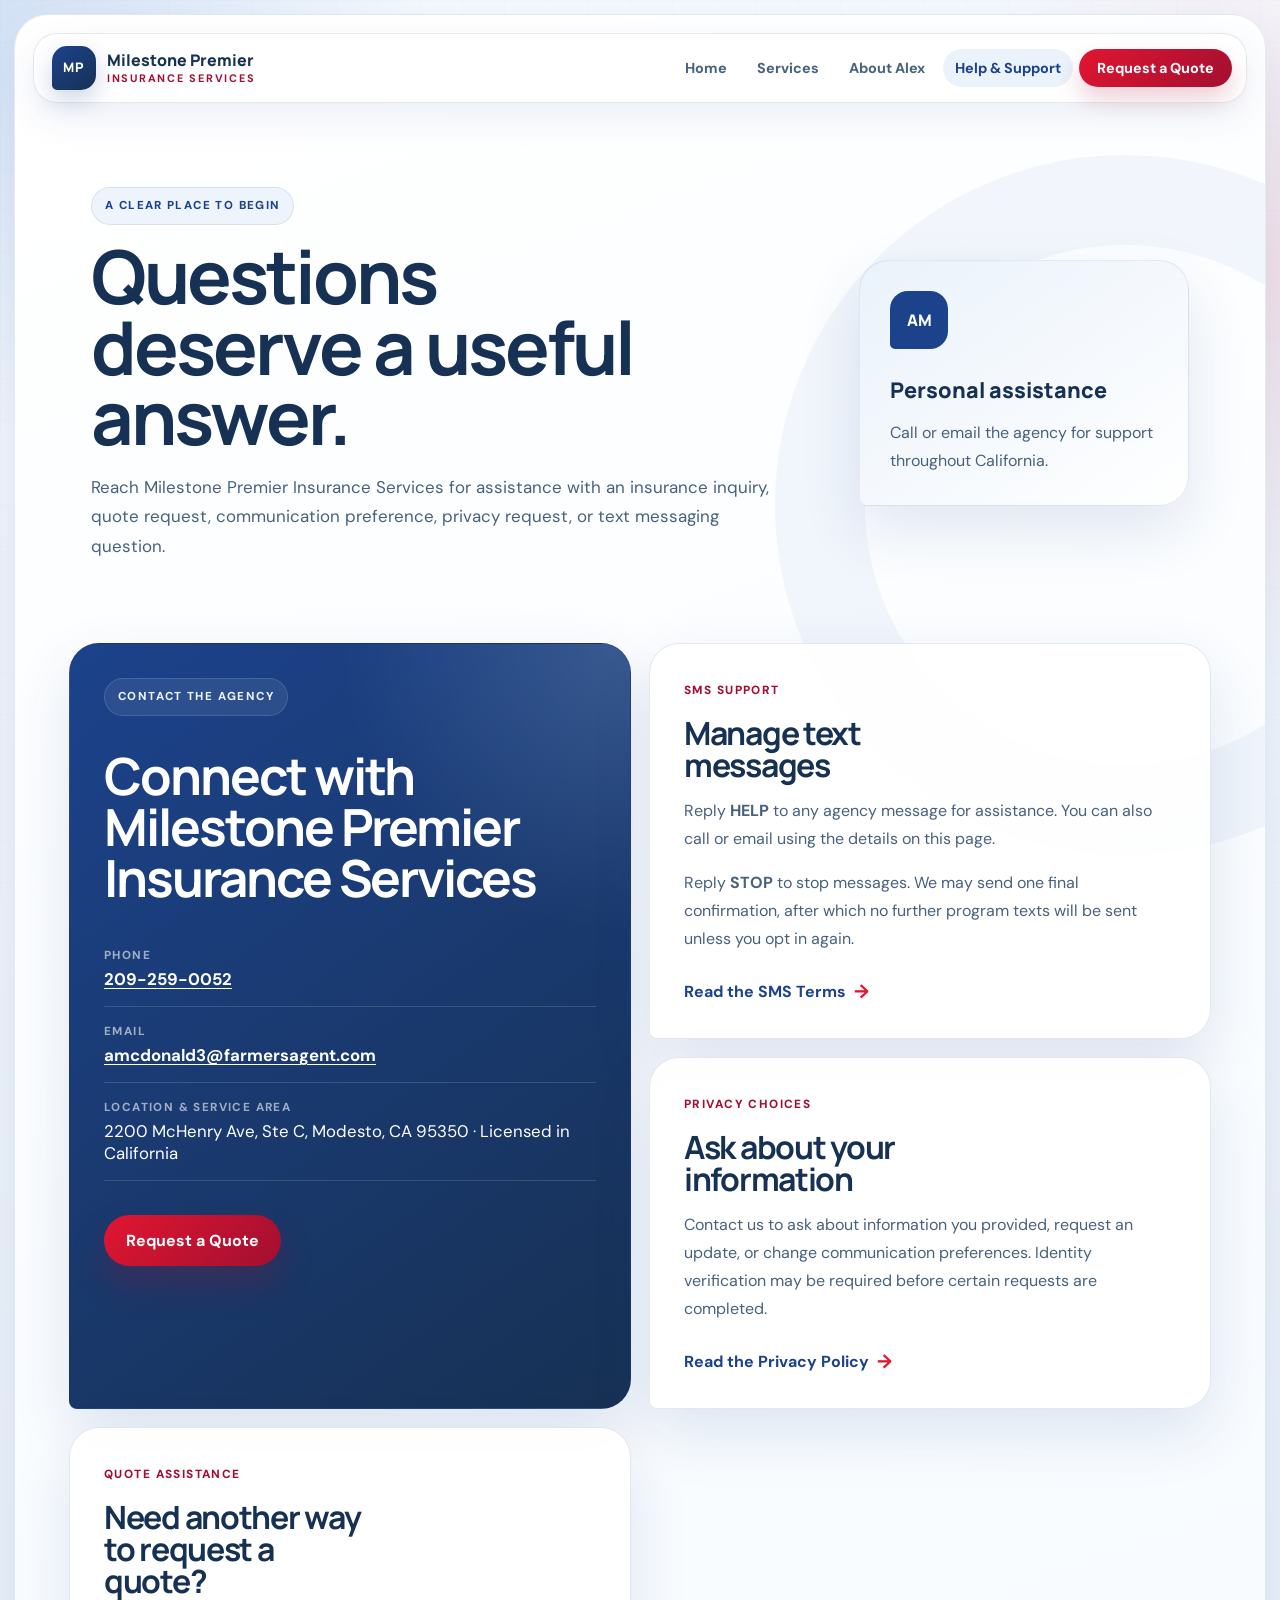
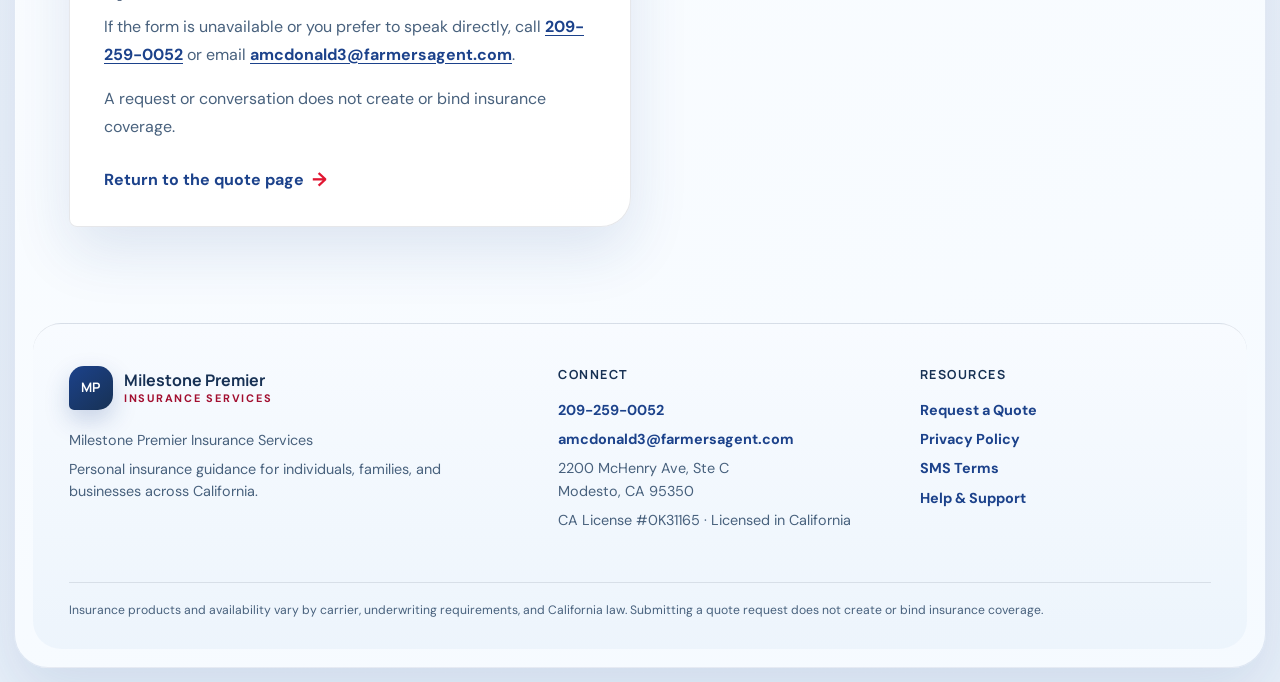
==== commit d34ee6e4: "Rename agency throughout website to Milestone Premier Insurance Services" ====
--- a/help.html
+++ b/help.html
@@ -2,29 +2,29 @@
 <html lang="en">
 <head>
   <meta charset="UTF-8"><meta name="viewport" content="width=device-width, initial-scale=1.0">
-  <title>Help &amp; Support | Alex McDonald Agency</title>
-  <meta name="description" content="Contact, quote, privacy, and SMS support for Alex McDonald Agency."><meta name="robots" content="index, follow"><meta name="theme-color" content="#1c428b">
+  <title>Help &amp; Support | Milestone Premier Insurance Services</title>
+  <meta name="description" content="Contact, quote, privacy, and SMS support for Milestone Premier Insurance Services."><meta name="robots" content="index, follow"><meta name="theme-color" content="#1c428b">
   <link rel="canonical" href="https://milestonepremierins.com/help.html">
-  <meta property="og:type" content="website"><meta property="og:site_name" content="Alex McDonald Agency"><meta property="og:title" content="Help &amp; Support | Alex McDonald Agency"><meta property="og:description" content="Clear contact, quote, privacy, and text messaging support for California clients.">
+  <meta property="og:type" content="website"><meta property="og:site_name" content="Milestone Premier Insurance Services"><meta property="og:title" content="Help &amp; Support | Milestone Premier Insurance Services"><meta property="og:description" content="Clear contact, quote, privacy, and text messaging support for California clients.">
   <meta property="og:url" content="https://milestonepremierins.com/help.html"><meta name="twitter:card" content="summary">
-  <link rel="preconnect" href="https://fonts.googleapis.com"><link rel="preconnect" href="https://fonts.gstatic.com" crossorigin><link href="https://fonts.googleapis.com/css2?family=DM+Sans:wght@400;500;600;700&amp;family=Manrope:wght@600;700;800&amp;display=swap" rel="stylesheet"><link rel="stylesheet" href="styles.css">
+  <link rel="preconnect" href="https://fonts.googleapis.com"><link rel="preconnect" href="https://fonts.gstatic.com" crossorigin><link href="https://fonts.googleapis.com/css2?family=DM+Sans:wght@400;500;600;700&amp;family=Manrope:wght@600;700;800&amp;display=swap" rel="stylesheet"><link rel="stylesheet" href="styles.css?v=20261026-2">
   <link rel="icon" type="image/svg+xml" href="favicon.svg">
 </head>
 <body>
   <a class="skip-link" href="#main-content">Skip to main content</a>
   <div class="site-frame">
     <nav class="site-nav" aria-label="Primary navigation">
-      <a class="brand" href="index.html" aria-label="Alex McDonald Agency home"><span class="brand-monogram" aria-hidden="true">AM</span><span>Alex McDonald <small>Agency</small></span></a>
+      <a class="brand" href="index.html" aria-label="Milestone Premier Insurance Services home"><span class="brand-monogram" aria-hidden="true">MP</span><span>Milestone Premier <small>Insurance Services</small></span></a>
       <div class="nav-links"><a href="index.html">Home</a><a href="index.html#services">Services</a><a href="index.html#about">About Alex</a><a href="help.html" class="active" aria-current="page">Help &amp; Support</a><a href="quote.html" class="nav-cta">Request a Quote</a></div>
     </nav>
     <main id="main-content">
       <header class="interior-hero">
-        <div><p class="eyebrow">A clear place to begin</p><h1>Questions deserve a useful answer.</h1><p>Reach Alex McDonald Agency for assistance with an insurance inquiry, quote request, communication preference, privacy request, or text messaging question.</p></div>
+        <div><p class="eyebrow">A clear place to begin</p><h1>Questions deserve a useful answer.</h1><p>Reach Milestone Premier Insurance Services for assistance with an insurance inquiry, quote request, communication preference, privacy request, or text messaging question.</p></div>
         <aside class="interior-callout"><span class="callout-number">AM</span><strong>Personal assistance</strong><p>Call or email the agency for support throughout California.</p></aside>
       </header>
       <section class="support-grid" aria-label="Support options">
         <article class="support-card primary-support">
-          <p class="eyebrow">Contact the agency</p><h2>Connect with Alex McDonald Agency</h2>
+          <p class="eyebrow">Contact the agency</p><h2>Connect with Milestone Premier Insurance Services</h2>
           <dl class="contact-list"><div><dt>Phone</dt><dd><a href="tel:2092590052">209-259-0052</a></dd></div><div><dt>Email</dt><dd><a href="mailto:amcdonald3@farmersagent.com">amcdonald3@farmersagent.com</a></dd></div><div><dt>Location &amp; service area</dt><dd>2200 McHenry Ave, Ste C, Modesto, CA 95350 · Licensed in California</dd></div></dl>
           <a class="button button-primary" href="quote.html">Request a Quote</a>
         </article>
@@ -34,7 +34,7 @@
       </section>
     </main>
     <footer class="site-footer">
-      <div class="footer-brand"><a class="brand" href="index.html"><span class="brand-monogram" aria-hidden="true">AM</span><span>Alex McDonald <small>Agency</small></span></a><p>Alex McDonald Agency</p><p>Personal insurance guidance for individuals, families, and businesses across California.</p></div>
+      <div class="footer-brand"><a class="brand" href="index.html"><span class="brand-monogram" aria-hidden="true">MP</span><span>Milestone Premier <small>Insurance Services</small></span></a><p>Milestone Premier Insurance Services</p><p>Personal insurance guidance for individuals, families, and businesses across California.</p></div>
       <div><h2>Connect</h2><p><a href="tel:2092590052">209-259-0052</a></p><p><a href="mailto:amcdonald3@farmersagent.com">amcdonald3@farmersagent.com</a></p><p>2200 McHenry Ave, Ste C<br>Modesto, CA 95350</p><p>CA License #0K31165 · Licensed in California</p></div>
       <div><h2>Resources</h2><p><a href="quote.html">Request a Quote</a></p><p><a href="privacy-policy.html">Privacy Policy</a></p><p><a href="sms-terms.html">SMS Terms</a></p><p><a href="help.html">Help &amp; Support</a></p></div>
       <p class="footer-fineprint">Insurance products and availability vary by carrier, underwriting requirements, and California law. Submitting a quote request does not create or bind insurance coverage.</p>
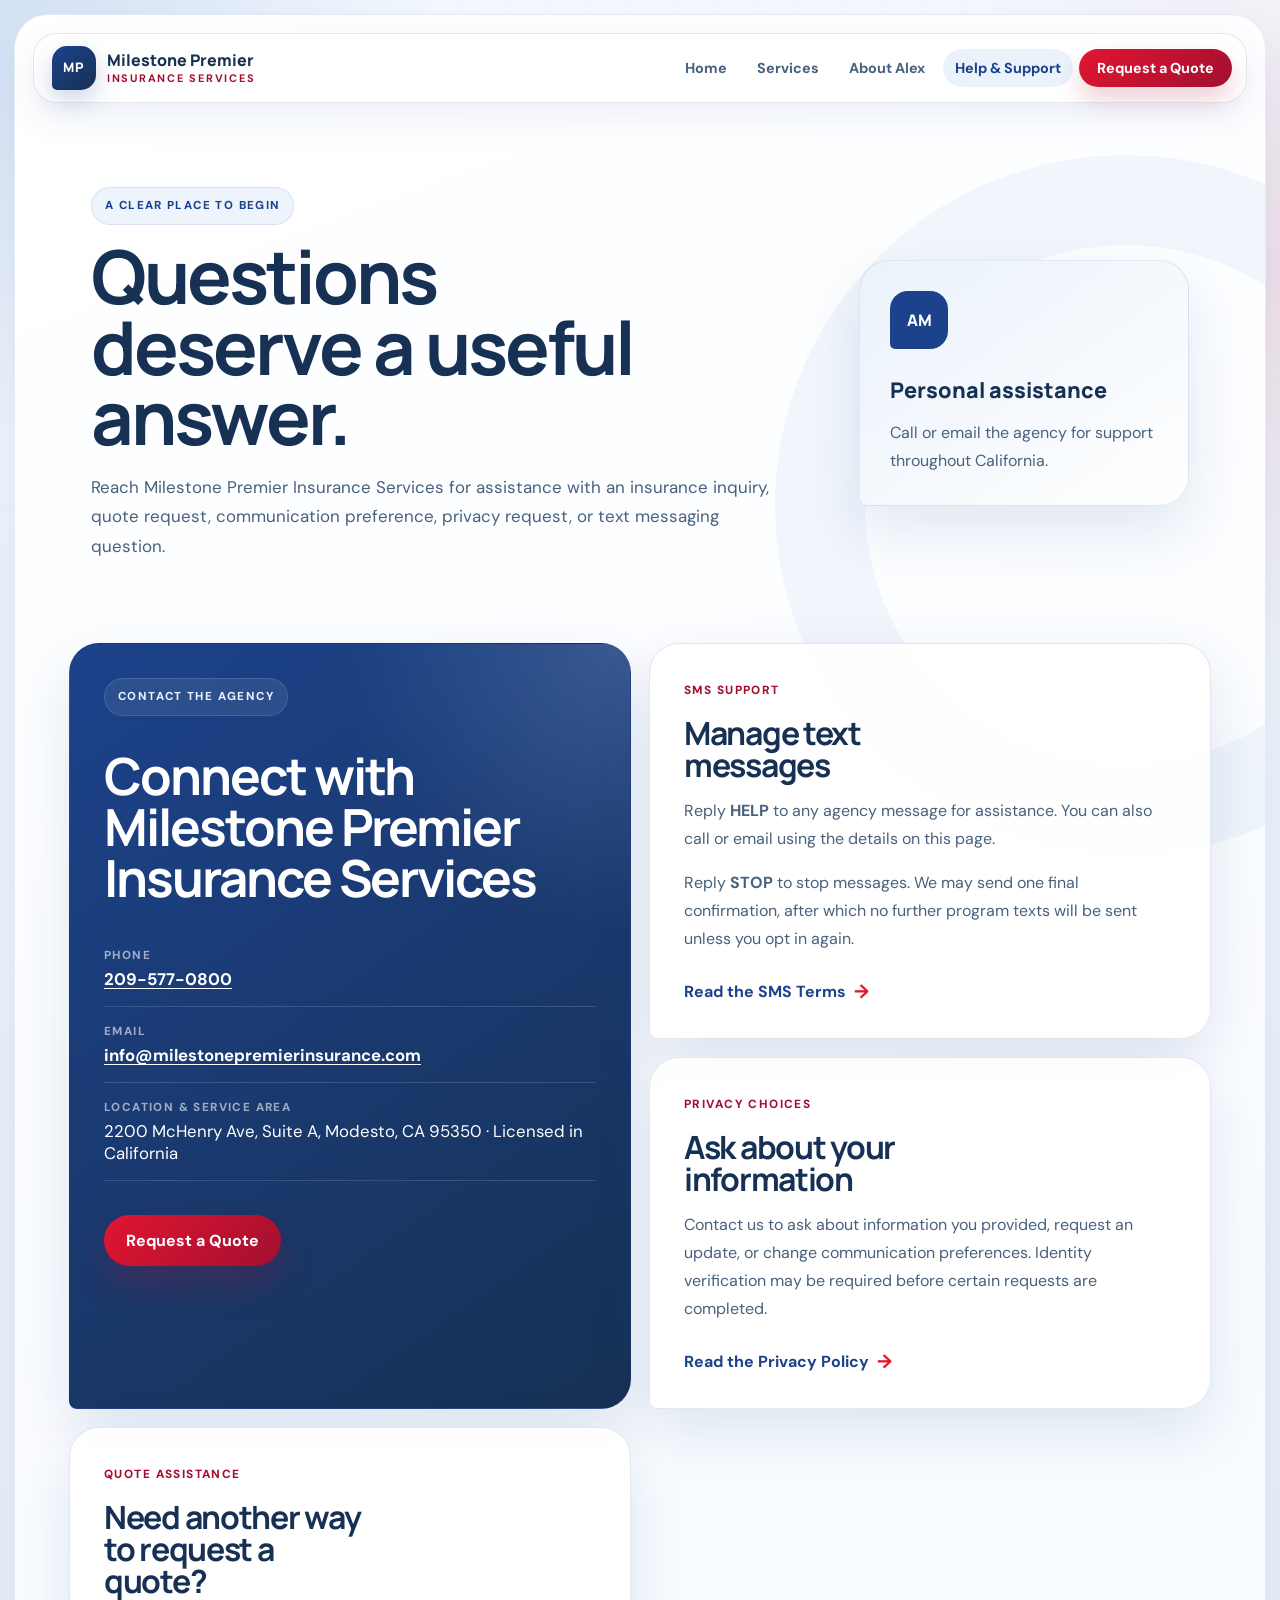
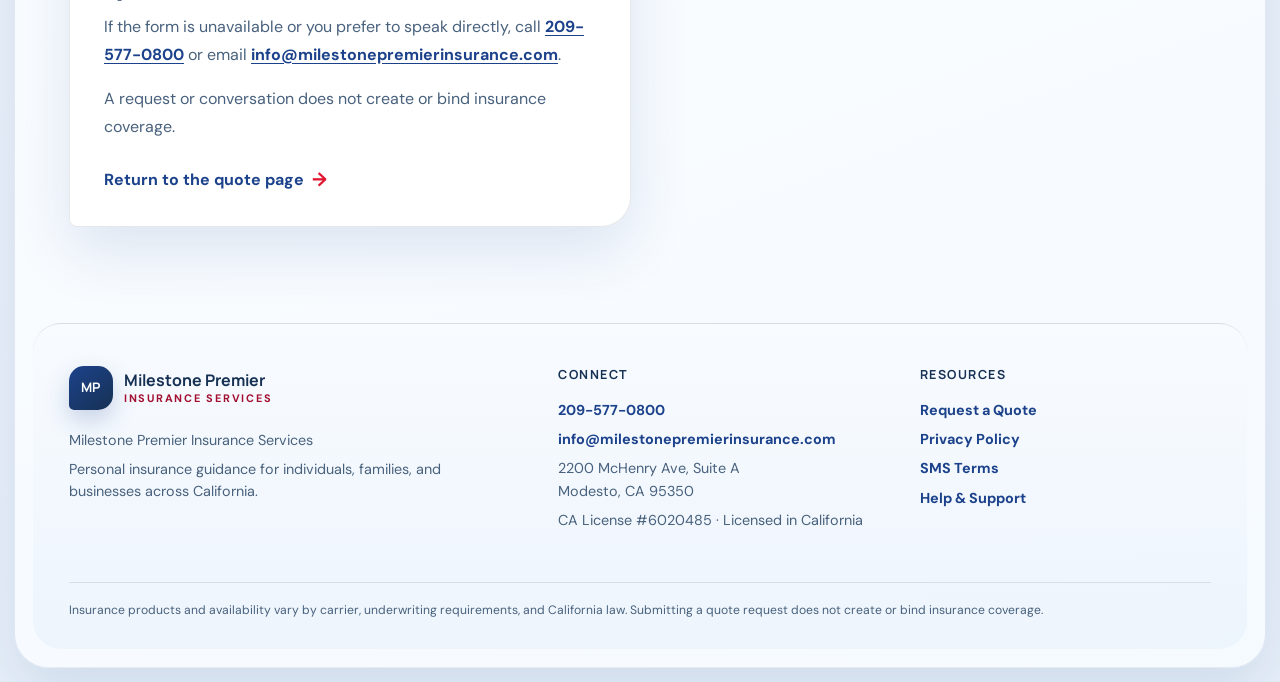
==== commit 42425159: "Update agency phone, email, Suite A address, and California license" ====
--- a/help.html
+++ b/help.html
@@ -25,17 +25,17 @@
       <section class="support-grid" aria-label="Support options">
         <article class="support-card primary-support">
           <p class="eyebrow">Contact the agency</p><h2>Connect with Milestone Premier Insurance Services</h2>
-          <dl class="contact-list"><div><dt>Phone</dt><dd><a href="tel:2092590052">209-259-0052</a></dd></div><div><dt>Email</dt><dd><a href="mailto:amcdonald3@farmersagent.com">amcdonald3@farmersagent.com</a></dd></div><div><dt>Location &amp; service area</dt><dd>2200 McHenry Ave, Ste C, Modesto, CA 95350 · Licensed in California</dd></div></dl>
+          <dl class="contact-list"><div><dt>Phone</dt><dd><a href="tel:2095770800">209-577-0800</a></dd></div><div><dt>Email</dt><dd><a href="mailto:info@milestonepremierinsurance.com">info@milestonepremierinsurance.com</a></dd></div><div><dt>Location &amp; service area</dt><dd>2200 McHenry Ave, Suite A, Modesto, CA 95350 · Licensed in California</dd></div></dl>
           <a class="button button-primary" href="quote.html">Request a Quote</a>
         </article>
         <article class="support-card"><span class="support-label">SMS support</span><h2>Manage text messages</h2><p>Reply <strong>HELP</strong> to any agency message for assistance. You can also call or email using the details on this page.</p><p>Reply <strong>STOP</strong> to stop messages. We may send one final confirmation, after which no further program texts will be sent unless you opt in again.</p><a class="text-link" href="sms-terms.html">Read the SMS Terms <span aria-hidden="true">→</span></a></article>
         <article class="support-card"><span class="support-label">Privacy choices</span><h2>Ask about your information</h2><p>Contact us to ask about information you provided, request an update, or change communication preferences. Identity verification may be required before certain requests are completed.</p><a class="text-link" href="privacy-policy.html">Read the Privacy Policy <span aria-hidden="true">→</span></a></article>
-        <article class="support-card"><span class="support-label">Quote assistance</span><h2>Need another way to request a quote?</h2><p>If the form is unavailable or you prefer to speak directly, call <a href="tel:2092590052">209-259-0052</a> or email <a href="mailto:amcdonald3@farmersagent.com">amcdonald3@farmersagent.com</a>.</p><p>A request or conversation does not create or bind insurance coverage.</p><a class="text-link" href="quote.html">Return to the quote page <span aria-hidden="true">→</span></a></article>
+        <article class="support-card"><span class="support-label">Quote assistance</span><h2>Need another way to request a quote?</h2><p>If the form is unavailable or you prefer to speak directly, call <a href="tel:2095770800">209-577-0800</a> or email <a href="mailto:info@milestonepremierinsurance.com">info@milestonepremierinsurance.com</a>.</p><p>A request or conversation does not create or bind insurance coverage.</p><a class="text-link" href="quote.html">Return to the quote page <span aria-hidden="true">→</span></a></article>
       </section>
     </main>
     <footer class="site-footer">
       <div class="footer-brand"><a class="brand" href="index.html"><span class="brand-monogram" aria-hidden="true">MP</span><span>Milestone Premier <small>Insurance Services</small></span></a><p>Milestone Premier Insurance Services</p><p>Personal insurance guidance for individuals, families, and businesses across California.</p></div>
-      <div><h2>Connect</h2><p><a href="tel:2092590052">209-259-0052</a></p><p><a href="mailto:amcdonald3@farmersagent.com">amcdonald3@farmersagent.com</a></p><p>2200 McHenry Ave, Ste C<br>Modesto, CA 95350</p><p>CA License #0K31165 · Licensed in California</p></div>
+      <div><h2>Connect</h2><p><a href="tel:2095770800">209-577-0800</a></p><p><a href="mailto:info@milestonepremierinsurance.com">info@milestonepremierinsurance.com</a></p><p>2200 McHenry Ave, Suite A<br>Modesto, CA 95350</p><p>CA License #6020485 · Licensed in California</p></div>
       <div><h2>Resources</h2><p><a href="quote.html">Request a Quote</a></p><p><a href="privacy-policy.html">Privacy Policy</a></p><p><a href="sms-terms.html">SMS Terms</a></p><p><a href="help.html">Help &amp; Support</a></p></div>
       <p class="footer-fineprint">Insurance products and availability vary by carrier, underwriting requirements, and California law. Submitting a quote request does not create or bind insurance coverage.</p>
     </footer>
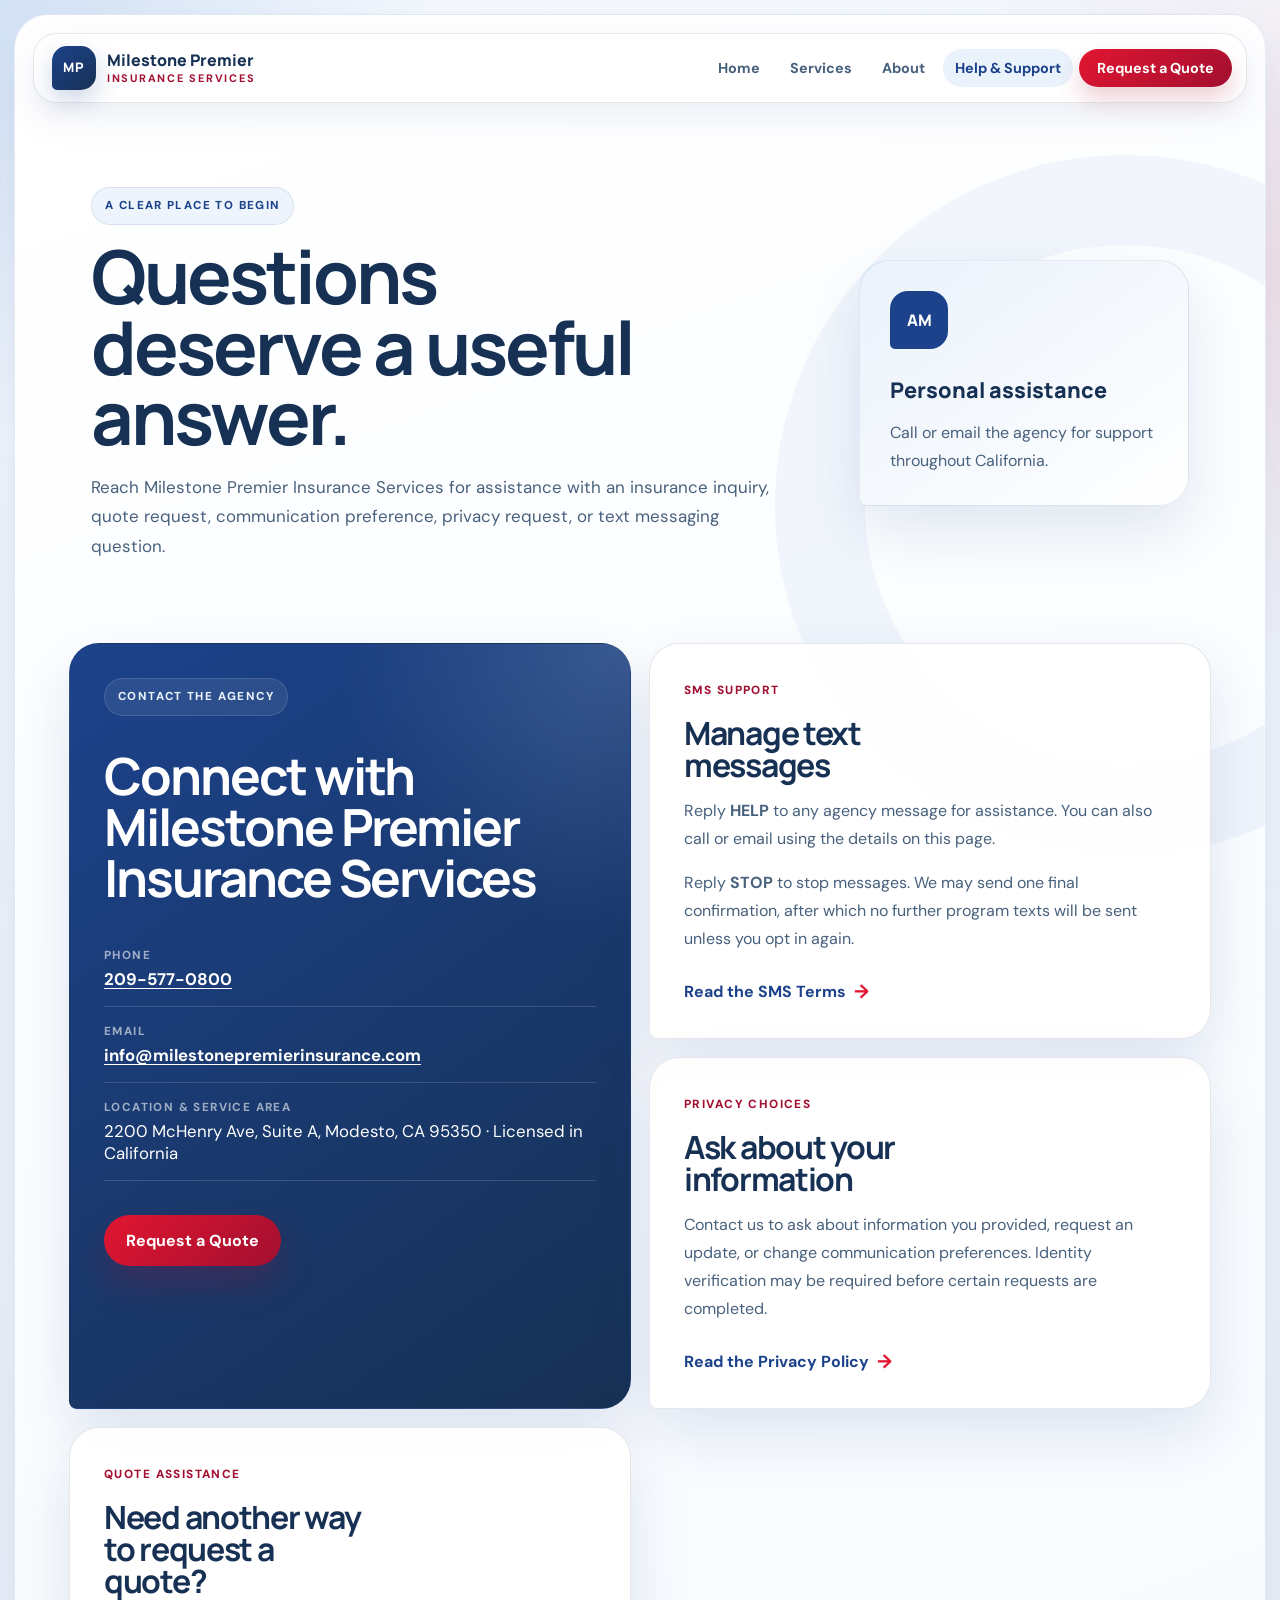
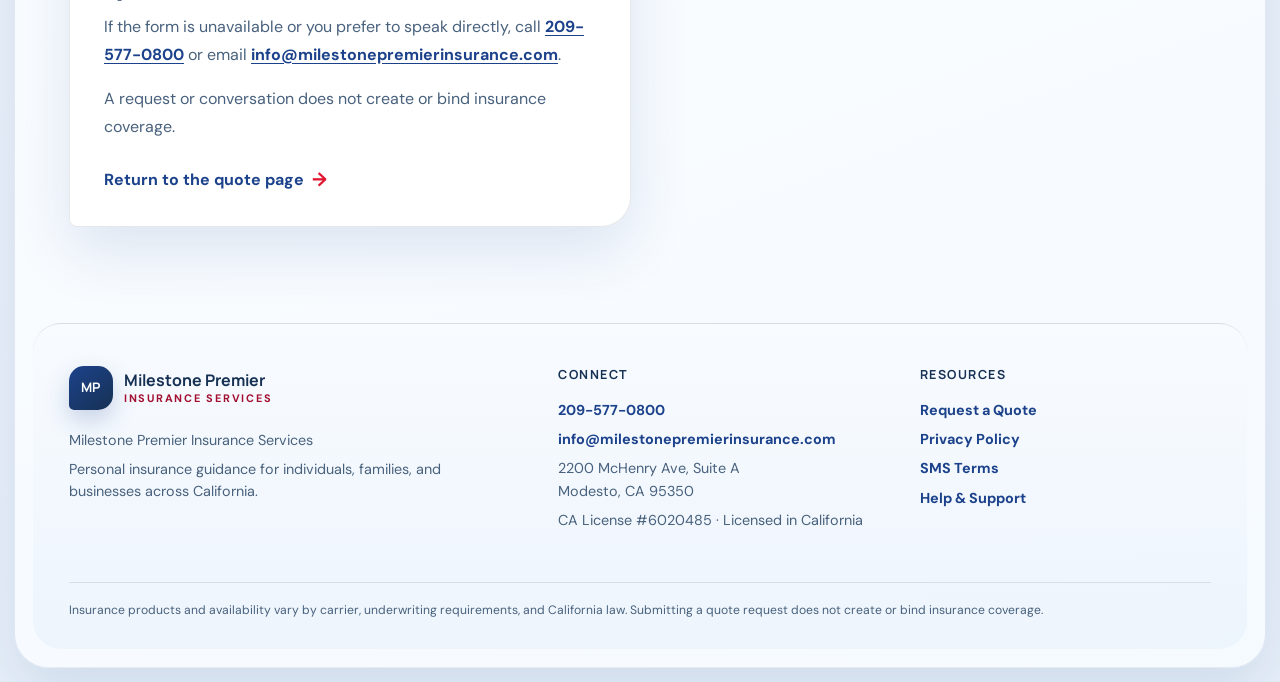
==== commit 1b829a71: "Update About section to agency name and display California license" ====
--- a/help.html
+++ b/help.html
@@ -15,7 +15,7 @@
   <div class="site-frame">
     <nav class="site-nav" aria-label="Primary navigation">
       <a class="brand" href="index.html" aria-label="Milestone Premier Insurance Services home"><span class="brand-monogram" aria-hidden="true">MP</span><span>Milestone Premier <small>Insurance Services</small></span></a>
-      <div class="nav-links"><a href="index.html">Home</a><a href="index.html#services">Services</a><a href="index.html#about">About Alex</a><a href="help.html" class="active" aria-current="page">Help &amp; Support</a><a href="quote.html" class="nav-cta">Request a Quote</a></div>
+      <div class="nav-links"><a href="index.html">Home</a><a href="index.html#services">Services</a><a href="index.html#about">About</a><a href="help.html" class="active" aria-current="page">Help &amp; Support</a><a href="quote.html" class="nav-cta">Request a Quote</a></div>
     </nav>
     <main id="main-content">
       <header class="interior-hero">
